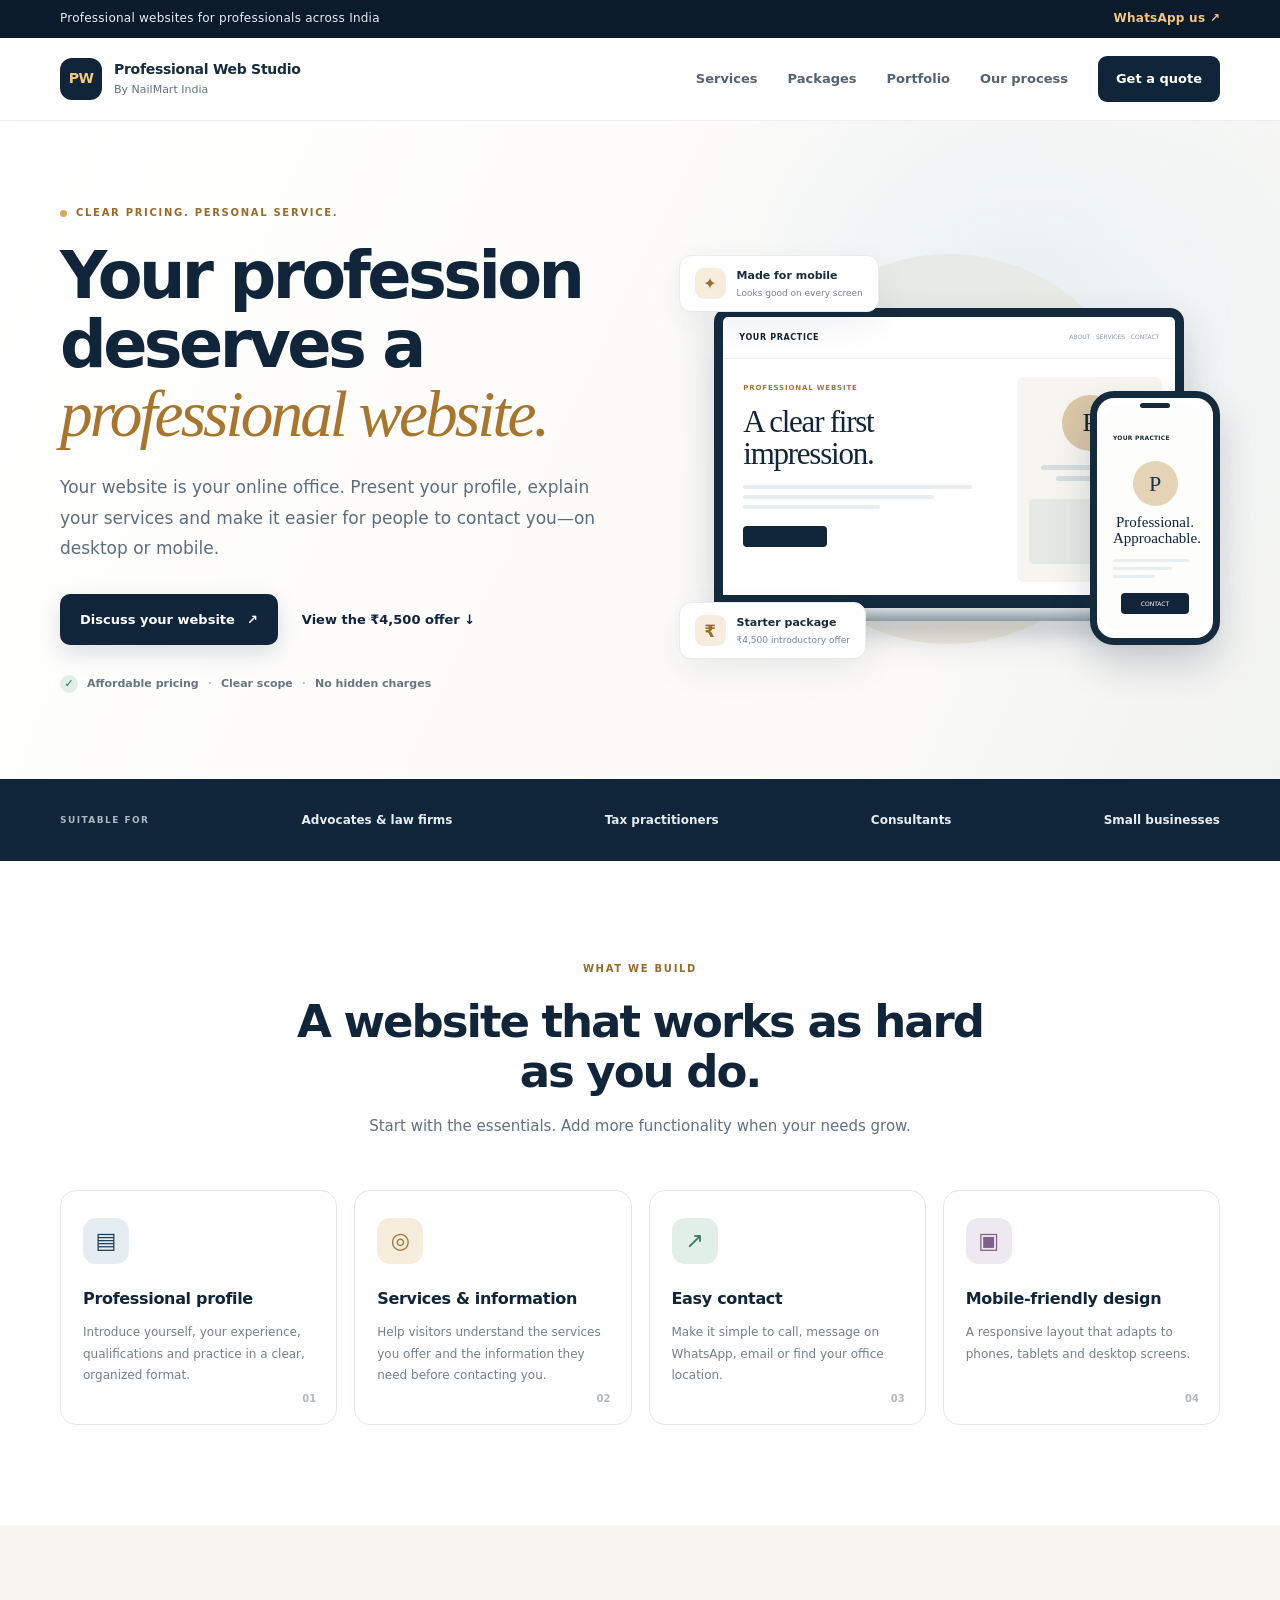
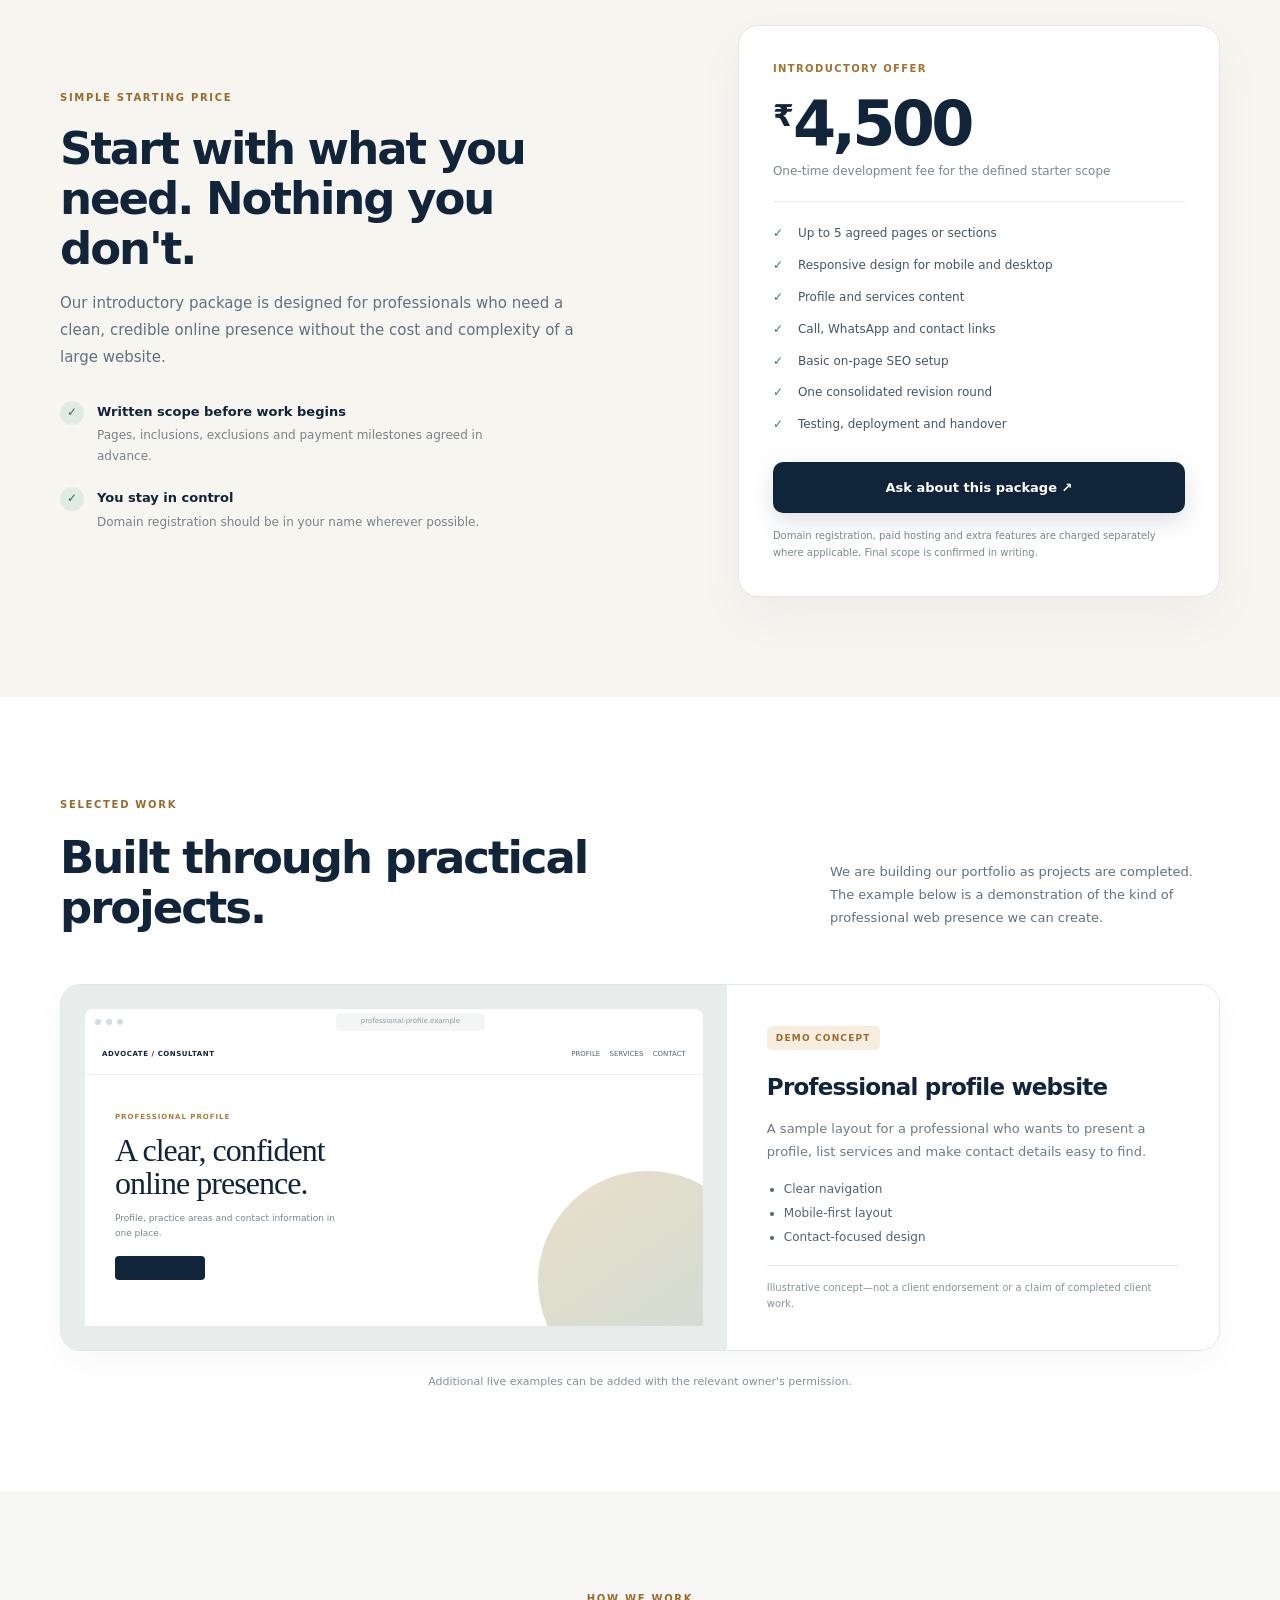
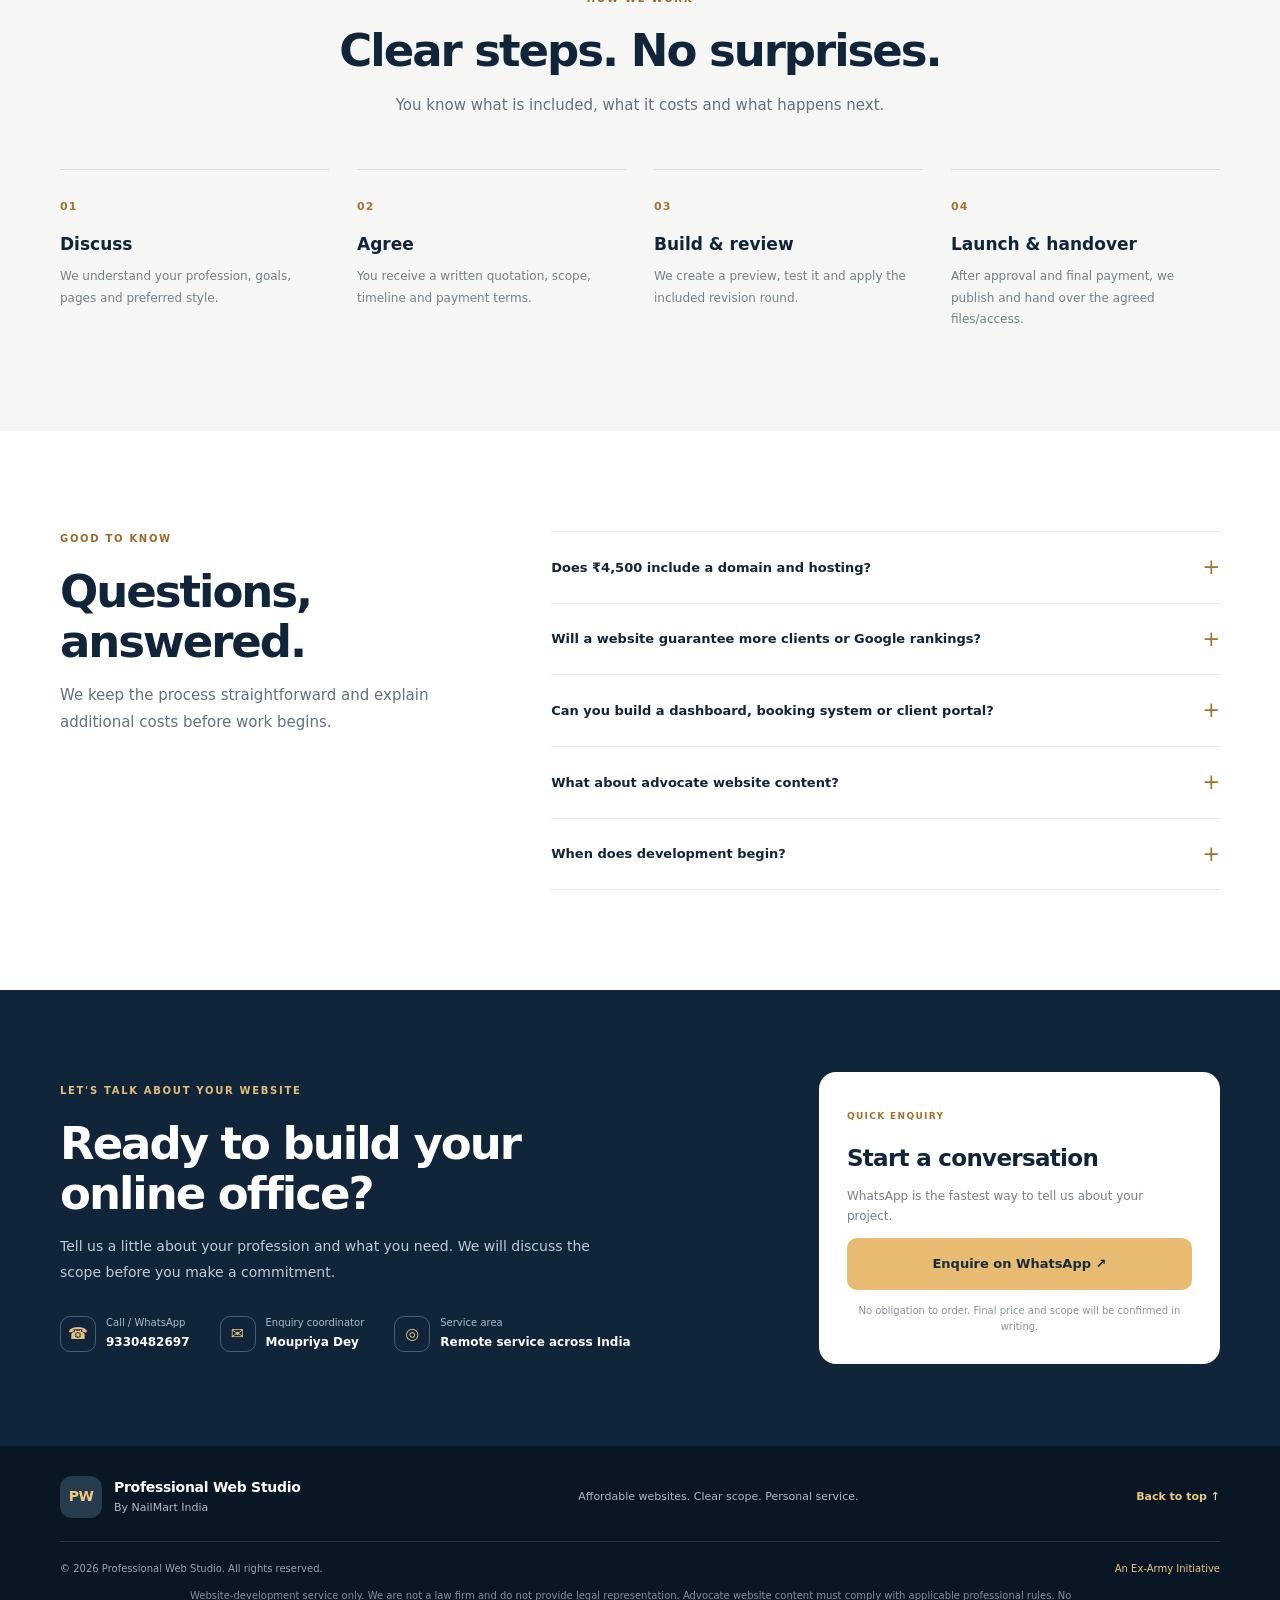
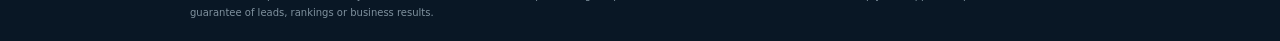
==== index.html @ 76be283b "Add files via upload" ====
<!doctype html>
<html lang="en">
<head>
  <meta charset="utf-8">
  <meta name="viewport" content="width=device-width, initial-scale=1">
  <meta name="theme-color" content="#10243a">
  <meta name="description" content="Affordable, mobile-friendly static websites for advocates, tax practitioners, consultants and small businesses. Clear scope, transparent pricing, and personal support.">
  <title>Professional Web Studio | Websites for Professionals</title>
  <link rel="icon" href="assets/favicon.svg" type="image/svg+xml">
  <link rel="stylesheet" href="styles.css">
</head>
<body>
  <a class="skip-link" href="#main">Skip to content</a>
  <div class="topline"><div class="container topline-inner"><span>Professional websites for professionals across India</span><a href="https://wa.me/919330482697?text=Hello%2C%20I%20would%20like%20to%20enquire%20about%20a%20website." target="_blank" rel="noopener">WhatsApp us ↗</a></div></div>
  <header class="site-header">
    <div class="container nav-wrap">
      <a class="brand" href="#home" aria-label="Professional Web Studio home"><span class="brand-mark">PW</span><span><strong>Professional Web Studio</strong><small>By NailMart India</small></span></a>
      <button class="menu-toggle" aria-expanded="false" aria-controls="primary-nav" aria-label="Open navigation"><span></span><span></span><span></span></button>
      <nav id="primary-nav" class="primary-nav" aria-label="Main navigation">
        <a href="#services">Services</a><a href="#pricing">Packages</a><a href="#portfolio">Portfolio</a><a href="#process">Our process</a><a class="nav-cta" href="#contact">Get a quote</a>
      </nav>
    </div>
  </header>

  <main id="main">
    <section class="hero section" id="home">
      <div class="container hero-grid">
        <div class="hero-copy">
          <div class="eyebrow"><span class="eyebrow-dot"></span> CLEAR PRICING. PERSONAL SERVICE.</div>
          <h1>Your profession deserves a <em>professional website.</em></h1>
          <p class="hero-lead">Your website is your online office. Present your profile, explain your services and make it easier for people to contact you—on desktop or mobile.</p>
          <div class="hero-actions"><a class="button button-primary" href="https://wa.me/919330482697?text=Hello%2C%20I%20would%20like%20to%20discuss%20a%20professional%20website." target="_blank" rel="noopener">Discuss your website <span aria-hidden="true">↗</span></a><a class="text-link" href="#pricing">View the ₹4,500 offer <span aria-hidden="true">↓</span></a></div>
          <div class="hero-proof"><span class="proof-icon">✓</span><span>Affordable pricing</span><span class="proof-sep">·</span><span>Clear scope</span><span class="proof-sep">·</span><span>No hidden charges</span></div>
        </div>
        <div class="hero-visual" aria-label="Illustration of a professional website displayed on a laptop and phone" role="img">
          <div class="visual-glow"></div><div class="float-card card-top"><span class="mini-icon">✦</span><span><strong>Made for mobile</strong><small>Looks good on every screen</small></span></div>
          <div class="device laptop"><div class="screen"><div class="mock-nav"><span class="mock-logo">YOUR PRACTICE</span><span class="mock-menu">ABOUT&nbsp;&nbsp; SERVICES&nbsp;&nbsp; CONTACT</span></div><div class="mock-body"><div class="mock-tag">PROFESSIONAL WEBSITE</div><div class="mock-title">A clear first<br>impression.</div><div class="mock-lines"><i></i><i></i><i></i></div><div class="mock-button"></div></div><div class="mock-side"><div class="mock-avatar">P</div><div class="mock-line"></div><div class="mock-line short"></div><div class="mock-box"></div></div></div><div class="laptop-base"></div></div>
          <div class="device phone"><div class="phone-speaker"></div><div class="phone-screen"><div class="phone-logo">YOUR PRACTICE</div><div class="phone-circle">P</div><div class="phone-title">Professional.<br>Approachable.</div><div class="phone-lines"><i></i><i></i><i></i></div><div class="phone-cta">CONTACT</div></div></div>
          <div class="float-card card-bottom"><span class="price-symbol">₹</span><span><strong>Starter package</strong><small>₹4,500 introductory offer</small></span></div>
        </div>
      </div>
    </section>

    <section class="trust-strip"><div class="container trust-inner"><span>SUITABLE FOR</span><div>Advocates & law firms</div><div>Tax practitioners</div><div>Consultants</div><div>Small businesses</div></div></section>

    <section class="section section-light" id="services"><div class="container">
      <div class="section-heading"><div class="eyebrow">WHAT WE BUILD</div><h2>A website that works as hard as you do.</h2><p>Start with the essentials. Add more functionality when your needs grow.</p></div>
      <div class="service-grid">
        <article class="service-card"><div class="service-icon icon-navy">▤</div><h3>Professional profile</h3><p>Introduce yourself, your experience, qualifications and practice in a clear, organized format.</p><span class="card-number">01</span></article>
        <article class="service-card"><div class="service-icon icon-gold">◎</div><h3>Services & information</h3><p>Help visitors understand the services you offer and the information they need before contacting you.</p><span class="card-number">02</span></article>
        <article class="service-card"><div class="service-icon icon-green">↗</div><h3>Easy contact</h3><p>Make it simple to call, message on WhatsApp, email or find your office location.</p><span class="card-number">03</span></article>
        <article class="service-card"><div class="service-icon icon-plum">▣</div><h3>Mobile-friendly design</h3><p>A responsive layout that adapts to phones, tablets and desktop screens.</p><span class="card-number">04</span></article>
      </div>
    </div></section>

    <section class="section pricing-section" id="pricing"><div class="container pricing-grid">
      <div class="pricing-copy"><div class="eyebrow">SIMPLE STARTING PRICE</div><h2>Start with what you need. Nothing you don't.</h2><p>Our introductory package is designed for professionals who need a clean, credible online presence without the cost and complexity of a large website.</p><div class="pricing-note"><span class="note-check">✓</span><span><strong>Written scope before work begins</strong><small>Pages, inclusions, exclusions and payment milestones agreed in advance.</small></span></div><div class="pricing-note"><span class="note-check">✓</span><span><strong>You stay in control</strong><small>Domain registration should be in your name wherever possible.</small></span></div></div>
      <article class="price-card"><div class="price-label">INTRODUCTORY OFFER</div><div class="price-amount"><span>₹</span>4,500</div><p class="price-caption">One-time development fee for the defined starter scope</p><div class="price-rule"></div><ul class="feature-list"><li>Up to 5 agreed pages or sections</li><li>Responsive design for mobile and desktop</li><li>Profile and services content</li><li>Call, WhatsApp and contact links</li><li>Basic on-page SEO setup</li><li>One consolidated revision round</li><li>Testing, deployment and handover</li></ul><a class="button button-primary button-full" href="https://wa.me/919330482697?text=Hello%2C%20please%20share%20details%20of%20the%20%E2%82%B94%2C500%20website%20starter%20package." target="_blank" rel="noopener">Ask about this package ↗</a><p class="price-footnote">Domain registration, paid hosting and extra features are charged separately where applicable. Final scope is confirmed in writing.</p></article>
    </div></section>

    <section class="section section-light" id="portfolio"><div class="container">
      <div class="section-heading heading-row"><div><div class="eyebrow">SELECTED WORK</div><h2>Built through practical projects.</h2></div><p>We are building our portfolio as projects are completed. The example below is a demonstration of the kind of professional web presence we can create.</p></div>
      <article class="portfolio-card"><div class="portfolio-preview"><div class="browser-bar"><span></span><span></span><span></span><div>professional-profile.example</div></div><div class="preview-page"><div class="preview-header"><b>ADVOCATE / CONSULTANT</b><span>PROFILE　 SERVICES　 CONTACT</span></div><div class="preview-content"><div class="preview-kicker">PROFESSIONAL PROFILE</div><h3>A clear, confident<br>online presence.</h3><p>Profile, practice areas and contact information in one place.</p><div class="preview-btn"></div></div><div class="preview-orb"></div></div></div><div class="portfolio-info"><span class="portfolio-tag">DEMO CONCEPT</span><h3>Professional profile website</h3><p>A sample layout for a professional who wants to present a profile, list services and make contact details easy to find.</p><ul class="portfolio-points"><li>Clear navigation</li><li>Mobile-first layout</li><li>Contact-focused design</li></ul><span class="portfolio-disclaimer">Illustrative concept—not a client endorsement or a claim of completed client work.</span></div></article>
      <p class="portfolio-note">Additional live examples can be added with the relevant owner's permission.</p>
    </div></section>

    <section class="section process-section" id="process"><div class="container"><div class="section-heading"><div class="eyebrow">HOW WE WORK</div><h2>Clear steps. No surprises.</h2><p>You know what is included, what it costs and what happens next.</p></div><div class="process-grid"><article><span class="process-no">01</span><h3>Discuss</h3><p>We understand your profession, goals, pages and preferred style.</p></article><article><span class="process-no">02</span><h3>Agree</h3><p>You receive a written quotation, scope, timeline and payment terms.</p></article><article><span class="process-no">03</span><h3>Build & review</h3><p>We create a preview, test it and apply the included revision round.</p></article><article><span class="process-no">04</span><h3>Launch & handover</h3><p>After approval and final payment, we publish and hand over the agreed files/access.</p></article></div></div></section>

    <section class="section faq-section"><div class="container faq-grid"><div><div class="eyebrow">GOOD TO KNOW</div><h2>Questions, answered.</h2><p>We keep the process straightforward and explain additional costs before work begins.</p></div><div class="faq-list"><details><summary>Does ₹4,500 include a domain and hosting?</summary><p>No. Domain registration, renewal and paid hosting are separate where required. We will explain the options and costs before you commit.</p></details><details><summary>Will a website guarantee more clients or Google rankings?</summary><p>No. A website can make your information easier to find and contact, but enquiries, revenue and search rankings cannot be guaranteed.</p></details><details><summary>Can you build a dashboard, booking system or client portal?</summary><p>These features are outside the starter package. We can review the requirements and provide a separate quotation if feasible.</p></details><details><summary>What about advocate website content?</summary><p>The advocate must approve the content, and it must comply with applicable professional conduct rules. We do not promise or promote legal outcomes.</p></details><details><summary>When does development begin?</summary><p>After the written scope is approved, the agreement is accepted, the advance is received and the required content is supplied. A typical starter project is estimated at 7–10 working days from that point, subject to client response and scope.</p></details></div></div></section>

    <section class="contact-section" id="contact"><div class="container contact-grid"><div><div class="eyebrow eyebrow-light">LET'S TALK ABOUT YOUR WEBSITE</div><h2>Ready to build your online office?</h2><p>Tell us a little about your profession and what you need. We will discuss the scope before you make a commitment.</p><div class="contact-details"><div><span class="contact-icon">☎</span><span><small>Call / WhatsApp</small><strong>9330482697</strong></span></div><div><span class="contact-icon">✉</span><span><small>Enquiry coordinator</small><strong>Moupriya Dey</strong></span></div><div><span class="contact-icon">◎</span><span><small>Service area</small><strong>Remote service across India</strong></span></div></div></div><div class="contact-panel"><span class="panel-label">QUICK ENQUIRY</span><h3>Start a conversation</h3><p>WhatsApp is the fastest way to tell us about your project.</p><a class="button button-light button-full" href="https://wa.me/919330482697?text=Hello%20Moupriya%2C%20I%20am%20interested%20in%20a%20professional%20website.%0AProfession%3A%20%0ACity%3A%20%0ARequired%20pages%3A%20%0ATimeline%3A%20" target="_blank" rel="noopener">Enquire on WhatsApp ↗</a><small class="panel-small">No obligation to order. Final price and scope will be confirmed in writing.</small></div></div></section>
  </main>

  <footer class="site-footer"><div class="container footer-main"><a class="brand brand-footer" href="#home"><span class="brand-mark">PW</span><span><strong>Professional Web Studio</strong><small>By NailMart India</small></span></a><p>Affordable websites. Clear scope. Personal service.</p><a href="#home" class="back-top">Back to top ↑</a></div><div class="container footer-bottom"><span>© <span id="year">2026</span> Professional Web Studio. All rights reserved.</span><span class="initiative">An Ex-Army Initiative</span></div><div class="container legal-note">Website-development service only. We are not a law firm and do not provide legal representation. Advocate website content must comply with applicable professional rules. No guarantee of leads, rankings or business results.</div></footer>
  <script src="script.js"></script>
</body>
</html>
---- styles.css ----
:root{--navy:#10243a;--navy2:#183852;--ink:#172b3c;--muted:#607180;--cream:#f7f5f0;--white:#fff;--gold:#d6a85c;--line:#e2e7e9;--green:#3c7768;--shadow:0 24px 70px rgba(13,36,56,.12);--radius:22px}*{box-sizing:border-box}html{scroll-behavior:smooth;scroll-padding-top:90px}body{margin:0;color:var(--ink);font-family:Inter,ui-sans-serif,system-ui,-apple-system,BlinkMacSystemFont,"Segoe UI",sans-serif;line-height:1.65;background:#fff}a{color:inherit;text-decoration:none}button,a{-webkit-tap-highlight-color:transparent}a:focus-visible,button:focus-visible,summary:focus-visible{outline:3px solid #d6a85c;outline-offset:4px}.container{width:min(1160px,calc(100% - 44px));margin-inline:auto}.skip-link{position:absolute;left:-999px;top:0;background:white;padding:10px;z-index:100}.skip-link:focus{left:10px;top:10px}.topline{background:#0b1b2c;color:#e7edf1;font-size:12px;letter-spacing:.02em}.topline-inner{min-height:38px;display:flex;align-items:center;justify-content:space-between;gap:18px}.topline a{color:#f0c77f;font-weight:700}.site-header{position:sticky;top:0;z-index:20;background:rgba(255,255,255,.94);backdrop-filter:blur(16px);border-bottom:1px solid rgba(16,36,58,.08)}.nav-wrap{height:82px;display:flex;align-items:center;justify-content:space-between;gap:28px}.brand{display:flex;align-items:center;gap:12px;min-width:0}.brand-mark{width:42px;height:42px;border-radius:12px;background:var(--navy);color:#f3ca80;display:grid;place-items:center;font-size:14px;font-weight:900;letter-spacing:-.05em}.brand strong,.brand small{display:block;line-height:1.25}.brand strong{font-size:14px;letter-spacing:-.02em}.brand small{font-size:11px;color:var(--muted);margin-top:4px}.primary-nav{display:flex;align-items:center;gap:30px;font-size:13px;font-weight:650}.primary-nav>a:not(.nav-cta){color:#536373}.primary-nav>a:hover{color:#b27d2c}.nav-cta{background:var(--navy);color:white;padding:12px 18px;border-radius:9px}.menu-toggle{display:none;border:0;background:transparent;padding:10px}.menu-toggle span{display:block;width:24px;height:2px;background:var(--navy);margin:5px}.section{padding:100px 0}.hero{padding:84px 0 86px;background:radial-gradient(circle at 80% 30%,#e9f0f2 0,transparent 32%),linear-gradient(115deg,#fff 0%,#fbfaf7 70%,#f1f3f1 100%);overflow:hidden}.hero-grid{display:grid;grid-template-columns:1.02fr .98fr;align-items:center;gap:55px}.eyebrow{font-size:10px;font-weight:850;letter-spacing:.17em;color:#9a6a28;display:flex;align-items:center;gap:9px;margin-bottom:19px}.eyebrow-dot{width:7px;height:7px;border-radius:50%;background:var(--gold)}h1,h2,h3,p{margin-top:0}h1{font-size:clamp(42px,5.1vw,67px);line-height:1.06;letter-spacing:-.055em;color:var(--navy);max-width:620px;margin-bottom:23px}h1 em{font-family:Georgia,"Times New Roman",serif;font-weight:500;color:#a9752c;letter-spacing:-.045em}.hero-lead{font-size:17px;line-height:1.8;color:#5c6d79;max-width:540px;margin-bottom:30px}.hero-actions{display:flex;align-items:center;gap:24px;flex-wrap:wrap}.button{display:inline-flex;align-items:center;justify-content:center;gap:12px;border-radius:10px;padding:15px 20px;font-size:13px;font-weight:800;transition:transform .2s,background .2s;min-height:50px}.button:hover{transform:translateY(-2px)}.button-primary{background:var(--navy);color:white;box-shadow:0 8px 22px rgba(16,36,58,.15)}.button-primary:hover{background:#214765}.text-link{font-size:13px;font-weight:800;color:var(--navy)}.hero-proof{display:flex;align-items:center;gap:9px;flex-wrap:wrap;margin-top:30px;color:#657581;font-size:11px;font-weight:650}.proof-icon{display:grid;place-items:center;width:18px;height:18px;border-radius:50%;background:#e0eee7;color:#2b7056;font-weight:900}.proof-sep{color:#b7c0c5}.hero-visual{min-height:420px;position:relative;display:grid;place-items:center}.visual-glow{position:absolute;width:390px;height:390px;border-radius:50%;background:linear-gradient(140deg,#e1e9e8,#f2e8d6);opacity:.8}.device.laptop{position:relative;width:min(470px,100%);z-index:2;margin-top:30px}.screen{height:300px;border:9px solid #142b3e;border-bottom-width:13px;border-radius:14px 14px 6px 6px;background:#fff;box-shadow:0 20px 42px rgba(16,36,58,.19);overflow:hidden;display:grid;grid-template-columns:1.3fr .7fr}.laptop-base{height:13px;width:112%;margin-left:-6%;background:linear-gradient(#d5dce0,#8c9aa3);border-radius:0 0 18px 18px;box-shadow:0 13px 18px #10243a22}.mock-nav{grid-column:1/-1;height:42px;border-bottom:1px solid #edf0f2;display:flex;align-items:center;justify-content:space-between;padding:0 16px}.mock-logo{font-size:8px;font-weight:900;color:var(--navy);letter-spacing:.08em}.mock-menu{font-size:6px;color:#8a959d}.mock-body{padding:24px 20px}.mock-tag{font-size:7px;letter-spacing:.12em;color:#a77631;font-weight:900}.mock-title{font-family:Georgia,serif;font-size:31px;line-height:1.02;letter-spacing:-.04em;color:var(--navy);margin-top:12px}.mock-lines{display:grid;gap:6px;margin-top:16px}.mock-lines i,.phone-lines i{display:block;height:4px;width:90%;background:#e8edef;border-radius:8px}.mock-lines i:nth-child(2){width:75%}.mock-lines i:nth-child(3){width:54%}.mock-button{width:84px;height:21px;border-radius:4px;background:var(--navy);margin-top:17px}.mock-side{background:#f6f5f0;margin:18px 13px 18px 0;border-radius:7px;display:flex;flex-direction:column;align-items:center;padding:18px 12px}.mock-avatar{height:56px;width:56px;border-radius:50%;background:#d9c7a7;color:var(--navy);display:grid;place-items:center;font:26px Georgia,serif}.mock-line{height:5px;background:#d6dedf;border-radius:8px;width:80%;margin-top:14px}.mock-line.short{width:55%;margin-top:6px}.mock-box{height:65px;width:100%;border-radius:5px;background:#e5e9e6;margin-top:18px}.device.phone{position:absolute;z-index:3;right:0;bottom:14px;width:130px;height:254px;border:7px solid #142b3e;border-radius:24px;background:#fff;box-shadow:0 20px 38px #10243a2e;padding:7px}.phone-speaker{position:absolute;top:5px;left:43px;width:30px;height:5px;background:#142b3e;border-radius:8px}.phone-screen{background:#fdfdfb;border-radius:15px;height:100%;padding:28px 9px 10px;overflow:hidden}.phone-logo{font-size:6px;font-weight:900;letter-spacing:.04em}.phone-circle{margin:18px auto 9px;width:45px;height:45px;border-radius:50%;background:#e4d4b5;color:#17344a;display:grid;place-items:center;font:22px Georgia,serif}.phone-title{text-align:center;font:15px/1.05 Georgia,serif;color:var(--navy)}.phone-lines{display:grid;gap:5px;margin-top:12px}.phone-lines i{height:3px;width:90%}.phone-lines i:nth-child(2){width:70%}.phone-lines i:nth-child(3){width:50%}.phone-cta{margin:15px auto 0;background:var(--navy);color:white;border-radius:4px;text-align:center;font-size:6px;padding:6px;width:68px}.float-card{position:absolute;z-index:4;background:white;border:1px solid #e7ebec;border-radius:12px;padding:12px 15px;display:flex;align-items:center;gap:11px;box-shadow:0 12px 35px #10243a12}.float-card strong,.float-card small{display:block;line-height:1.4}.float-card strong{font-size:11px}.float-card small{font-size:9px;color:#77848c;margin-top:3px}.card-top{top:16px;left:0}.card-bottom{bottom:0;left:0}.mini-icon,.price-symbol{width:31px;height:31px;border-radius:9px;display:grid;place-items:center;background:#f6eddd;color:#986d2e;font-weight:900}.price-symbol{font-size:17px}.trust-strip{background:var(--navy);color:white}.trust-inner{min-height:82px;display:flex;align-items:center;justify-content:space-between;gap:24px;flex-wrap:wrap}.trust-inner>span{font-size:9px;letter-spacing:.16em;color:#aab9c4;font-weight:850}.trust-inner>div{font-size:12px;font-weight:650;color:#e6edf1}.section-light{background:#fff}.section-heading{text-align:center;max-width:690px;margin:0 auto 50px}.section-heading .eyebrow{justify-content:center}.section-heading h2,.pricing-copy h2,.faq-grid h2,.contact-grid h2{font-size:clamp(32px,3.7vw,45px);line-height:1.12;letter-spacing:-.045em;color:var(--navy);margin-bottom:15px}.section-heading p,.pricing-copy>p,.faq-grid>div>p{color:var(--muted);font-size:15px;line-height:1.8}.service-grid{display:grid;grid-template-columns:repeat(4,1fr);gap:17px}.service-card{position:relative;border:1px solid var(--line);border-radius:16px;padding:27px 22px 35px;min-height:235px;transition:transform .2s,box-shadow .2s}.service-card:hover{transform:translateY(-4px);box-shadow:var(--shadow)}.service-icon{width:46px;height:46px;border-radius:13px;display:grid;place-items:center;font-size:22px;margin-bottom:22px}.icon-navy{background:#e6edf2;color:#193a54}.icon-gold{background:#f6eddd;color:#a57530}.icon-green{background:#e2eee8;color:#3d7867}.icon-plum{background:#eee8f0;color:#806187}.service-card h3{font-size:16px;letter-spacing:-.02em;margin-bottom:10px;color:var(--navy)}.service-card p{font-size:12px;line-height:1.8;color:#71808a;margin-bottom:0}.card-number{position:absolute;right:20px;bottom:16px;font-size:10px;color:#aeb8be;font-weight:800}.pricing-section{background:var(--cream)}.pricing-grid{display:grid;grid-template-columns:1fr .82fr;align-items:center;gap:90px}.pricing-copy .eyebrow{margin-bottom:17px}.pricing-copy h2{max-width:500px}.pricing-copy>p{max-width:520px;margin-bottom:30px}.pricing-note{display:flex;gap:13px;margin-top:21px;max-width:480px}.note-check{width:24px;height:24px;flex:none;border-radius:50%;background:#e0ebe4;color:#327057;display:grid;place-items:center;font-weight:900;font-size:12px}.pricing-note strong,.pricing-note small{display:block}.pricing-note strong{font-size:13px;color:var(--navy)}.pricing-note small{font-size:12px;line-height:1.7;color:#77838b;margin-top:3px}.price-card{background:#fff;border:1px solid #e3e4df;border-radius:20px;padding:35px 34px;box-shadow:0 20px 50px #162b3a0b}.price-label{font-size:10px;letter-spacing:.14em;font-weight:900;color:#a3722b}.price-amount{font-size:62px;line-height:1.2;font-weight:850;letter-spacing:-.06em;color:var(--navy);margin-top:10px}.price-amount span{font-size:30px;vertical-align:top;display:inline-block;margin-top:11px;margin-right:3px}.price-caption{font-size:12px;color:#7b878f;margin-bottom:20px}.price-rule{height:1px;background:#e8ebeb}.feature-list{list-style:none;padding:0;margin:22px 0 27px;display:grid;gap:12px}.feature-list li{position:relative;padding-left:25px;font-size:12px;color:#435664}.feature-list li:before{content:'✓';position:absolute;left:0;top:0;color:#377a62;font-weight:900}.button-full{width:100%}.price-footnote{font-size:10px;line-height:1.7;color:#7c878d;margin:14px 0 0}.heading-row{text-align:left;display:flex;align-items:end;justify-content:space-between;gap:50px;max-width:none}.heading-row .eyebrow{justify-content:flex-start}.heading-row h2{margin-bottom:0}.heading-row>p{max-width:390px;margin-bottom:4px;font-size:13px}.portfolio-card{display:grid;grid-template-columns:1.15fr .85fr;border:1px solid var(--line);border-radius:20px;overflow:hidden;background:#fff;box-shadow:0 12px 36px #10243a08}.portfolio-preview{padding:24px;background:#e8eceb;min-height:330px;display:flex;flex-direction:column}.browser-bar{height:27px;background:#fff;border-radius:8px 8px 0 0;display:flex;align-items:center;gap:5px;padding:0 10px}.browser-bar>span{width:6px;height:6px;background:#d5dcdf;border-radius:50%}.browser-bar>div{margin:auto;font-size:7px;color:#8d999e;background:#f4f6f6;border-radius:5px;padding:3px 25px}.preview-page{background:#fff;flex:1;position:relative;overflow:hidden}.preview-header{height:39px;border-bottom:1px solid #edf0f0;padding:0 17px;display:flex;align-items:center;justify-content:space-between;font-size:7px;color:#536573}.preview-header b{color:var(--navy);letter-spacing:.08em}.preview-content{position:relative;z-index:2;padding:37px 30px}.preview-kicker{font-size:7px;font-weight:900;letter-spacing:.14em;color:#ad7c35}.preview-content h3{font:32px/1.03 Georgia,serif;letter-spacing:-.03em;color:var(--navy);margin:11px 0}.preview-content p{font-size:9px;color:#78848b;max-width:230px}.preview-btn{width:90px;height:24px;border-radius:4px;background:var(--navy);margin-top:15px}.preview-orb{position:absolute;right:-55px;bottom:-65px;width:220px;height:220px;border-radius:50%;background:linear-gradient(145deg,#e9dfc9,#cddbd7)}.portfolio-info{padding:38px 40px;align-self:center}.portfolio-tag{font-size:9px;letter-spacing:.13em;font-weight:900;color:#9a6b2c;background:#f7eedf;border-radius:5px;padding:7px 9px}.portfolio-info h3{font-size:23px;letter-spacing:-.035em;color:var(--navy);margin:20px 0 10px}.portfolio-info>p{font-size:13px;line-height:1.8;color:#6c7b84}.portfolio-points{padding-left:17px;color:#4e6471;font-size:12px;line-height:2}.portfolio-disclaimer{display:block;font-size:10px;line-height:1.6;color:#89939a;border-top:1px solid var(--line);padding-top:14px;margin-top:16px}.portfolio-note{text-align:center;color:#849098;font-size:11px;margin:22px 0 0}.process-section{background:#f6f7f5}.process-grid{display:grid;grid-template-columns:repeat(4,1fr);gap:28px}.process-grid article{border-top:1px solid #d7dfdf;padding-top:22px}.process-no{font-size:11px;font-weight:900;color:#a57430;letter-spacing:.1em}.process-grid h3{font-size:17px;color:var(--navy);margin:12px 0 8px}.process-grid p{font-size:12px;line-height:1.8;color:#71808a;margin-bottom:0}.faq-section{background:white}.faq-grid{display:grid;grid-template-columns:.75fr 1.25fr;gap:90px}.faq-grid h2{margin-bottom:15px}.faq-list details{border-bottom:1px solid var(--line);padding:18px 0}.faq-list details:first-child{border-top:1px solid var(--line)}.faq-list summary{font-size:13px;font-weight:800;color:var(--navy);cursor:pointer;list-style:none;display:flex;align-items:center;justify-content:space-between;gap:15px}.faq-list summary::-webkit-details-marker{display:none}.faq-list summary:after{content:'+';font-size:21px;font-weight:400;color:#a3732e}.faq-list details[open] summary:after{content:'−'}.faq-list details p{font-size:12px;line-height:1.8;color:#71808a;margin:12px 25px 0 0}.contact-section{background:var(--navy);color:white;padding:82px 0}.contact-grid{display:grid;grid-template-columns:1.15fr .7fr;gap:100px;align-items:center}.eyebrow-light{color:#e4bd78}.contact-grid h2{color:white;max-width:570px}.contact-grid>div:first-child>p{max-width:530px;color:#c0ccd4;font-size:14px;line-height:1.8}.contact-details{display:flex;gap:30px;flex-wrap:wrap;margin-top:30px}.contact-details>div{display:flex;align-items:center;gap:10px}.contact-icon{width:36px;height:36px;border:1px solid #496073;border-radius:10px;display:grid;place-items:center;color:#e5c17f}.contact-details small,.contact-details strong{display:block}.contact-details small{font-size:10px;color:#aebdc7}.contact-details strong{font-size:12px;color:#fff;margin-top:2px}.contact-panel{background:#fff;color:var(--navy);border-radius:17px;padding:29px 28px}.panel-label{font-size:9px;letter-spacing:.15em;font-weight:900;color:#a3722b}.contact-panel h3{font-size:23px;letter-spacing:-.03em;margin:12px 0 8px}.contact-panel p{font-size:12px;line-height:1.7;color:#74818a}.button-light{background:#e7bb72;color:#172b3c}.button-light:hover{background:#f0ca8a}.panel-small{display:block;text-align:center;color:#89939a;font-size:10px;line-height:1.6;margin-top:13px}.site-footer{background:#091725;color:#c0ccd4;padding:30px 0 20px}.footer-main{display:flex;align-items:center;justify-content:space-between;gap:25px;padding-bottom:23px;border-bottom:1px solid #263744}.brand-footer .brand-mark{background:#263b4d}.brand-footer strong{color:#fff}.brand-footer small{color:#aebdc7}.footer-main>p{font-size:11px;color:#aab8c2;margin:0}.back-top{font-size:11px;color:#edc782;font-weight:800}.footer-bottom{display:flex;justify-content:space-between;gap:20px;padding:19px 0 10px;font-size:10px;color:#95a5b0}.initiative{color:#edc782}.legal-note{font-size:10px;line-height:1.7;color:#7f919e;max-width:900px}.no-js{padding:12px;background:#fff3cd;color:#664d03;text-align:center}
@media(max-width:980px){.primary-nav{gap:18px}.hero-grid{gap:25px}.service-grid{grid-template-columns:repeat(2,1fr)}.pricing-grid{gap:45px}.contact-grid{gap:45px}.faq-grid{gap:45px}.hero-visual{transform:scale(.92);transform-origin:center}}
@media(max-width:720px){.container{width:min(100% - 32px,560px)}.topline-inner{min-height:35px;font-size:10px}.topline-inner span{max-width:72%}.nav-wrap{height:70px}.brand-mark{width:38px;height:38px}.brand strong{font-size:12px}.menu-toggle{display:block}.primary-nav{display:none;position:absolute;top:70px;left:0;right:0;background:#fff;padding:18px 22px 22px;border-bottom:1px solid var(--line);box-shadow:0 20px 25px #10243a12;flex-direction:column;align-items:stretch;gap:0}.primary-nav.open{display:flex}.primary-nav>a{padding:13px 4px}.primary-nav .nav-cta{text-align:center;margin-top:8px;padding:12px}.hero{padding:62px 0 45px}.hero-grid{grid-template-columns:1fr;gap:14px}.hero-copy{position:relative;z-index:2}.hero h1{font-size:clamp(42px,11vw,58px)}.hero-lead{font-size:15px}.hero-actions{gap:17px}.hero-proof{font-size:10px}.hero-visual{min-height:330px;transform:none;margin:0 -3px}.visual-glow{width:280px;height:280px}.device.laptop{width:min(380px,90%);margin-top:20px}.screen{height:235px;border-width:7px;border-bottom-width:10px}.mock-body{padding:17px 14px}.mock-title{font-size:25px}.mock-side{padding:12px 8px;margin:14px 9px 14px 0}.mock-avatar{width:44px;height:44px}.mock-box{height:44px}.device.phone{width:100px;height:200px;right:2px;bottom:8px;border-width:5px;border-radius:20px}.phone-screen{padding:23px 7px 8px}.phone-speaker{left:32px;width:25px}.phone-circle{width:34px;height:34px;margin:12px auto 7px}.phone-title{font-size:12px}.phone-lines{margin-top:8px}.phone-cta{margin-top:9px}.float-card{padding:9px 11px}.float-card strong{font-size:10px}.float-card small{font-size:8px}.card-top{top:0;left:0}.card-bottom{bottom:0;left:0}.trust-inner{justify-content:flex-start;padding:22px 0;gap:13px 20px}.trust-inner>span{width:100%}.trust-inner>div{font-size:10px}.section{padding:68px 0}.section-heading{margin-bottom:32px}.section-heading h2,.pricing-copy h2,.faq-grid h2,.contact-grid h2{font-size:34px}.section-heading p{font-size:13px}.service-grid{gap:12px}.service-card{padding:20px 16px 32px;min-height:230px}.service-card h3{font-size:14px}.service-card p{font-size:11px}.service-icon{width:40px;height:40px;margin-bottom:17px}.pricing-grid{grid-template-columns:1fr;gap:30px}.price-card{padding:27px 23px}.price-amount{font-size:56px}.heading-row{display:block}.heading-row>p{margin-top:17px}.portfolio-card{grid-template-columns:1fr}.portfolio-preview{min-height:270px;padding:15px}.preview-content{padding:30px 20px}.preview-content h3{font-size:28px}.portfolio-info{padding:27px 24px}.portfolio-info h3{font-size:21px}.process-grid{grid-template-columns:repeat(2,1fr);gap:28px 20px}.faq-grid{grid-template-columns:1fr;gap:25px}.faq-grid>div>p{font-size:13px}.contact-section{padding:65px 0}.contact-grid{grid-template-columns:1fr;gap:30px}.contact-details{gap:16px 25px}.contact-panel{padding:25px 22px}.footer-main{flex-wrap:wrap;gap:17px}.footer-main>p{order:3;width:100%}.footer-bottom{font-size:9px;flex-wrap:wrap}.legal-note{font-size:9px}}
@media(max-width:380px){.container{width:calc(100% - 26px)}.hero h1{font-size:39px}.hero-actions .button{width:100%}.text-link{margin-left:3px}.service-grid{grid-template-columns:1fr}.service-card{min-height:0}.service-card p{max-width:280px}.process-grid{grid-template-columns:1fr}.contact-details{display:grid}.hero-visual{min-height:285px}.device.laptop{width:85%}.screen{height:210px}.card-bottom{bottom:-4px}}
@media(prefers-reduced-motion:reduce){html{scroll-behavior:auto}*,*:before,*:after{transition:none!important;animation:none!important}}
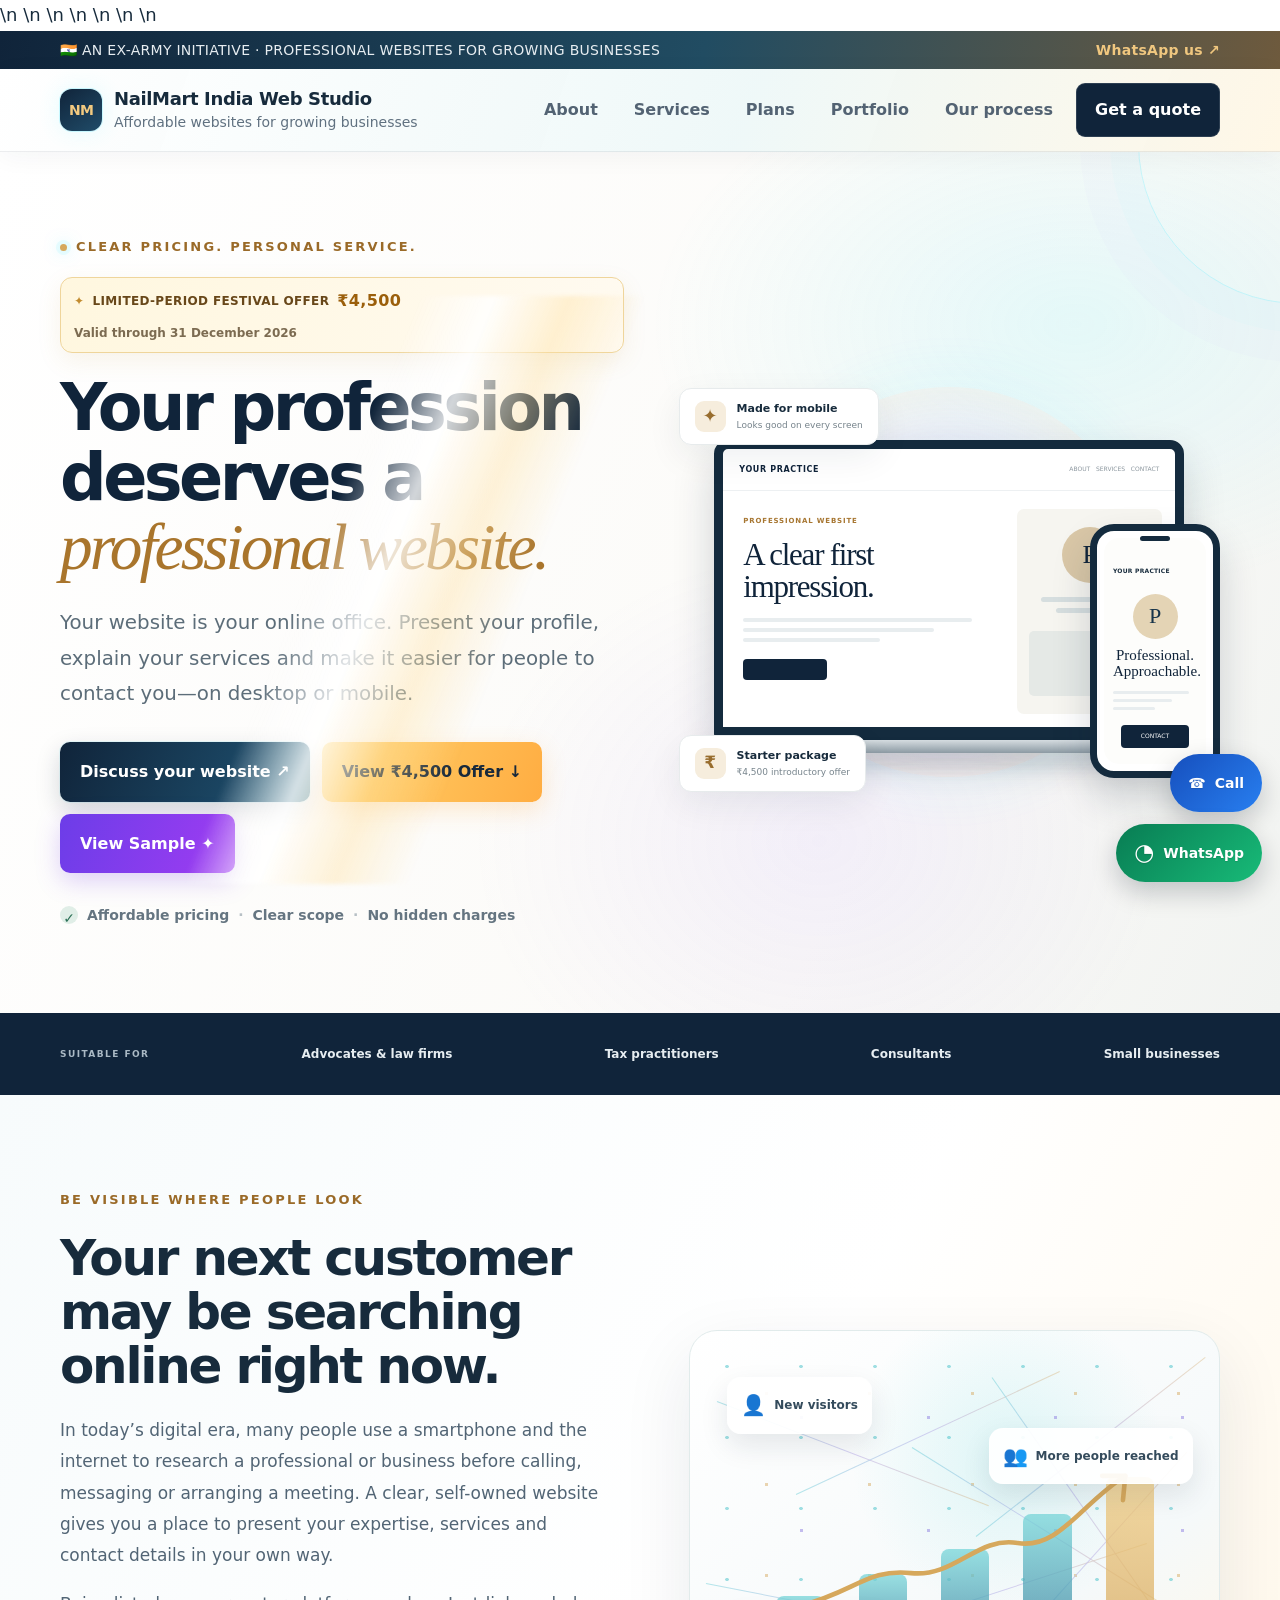
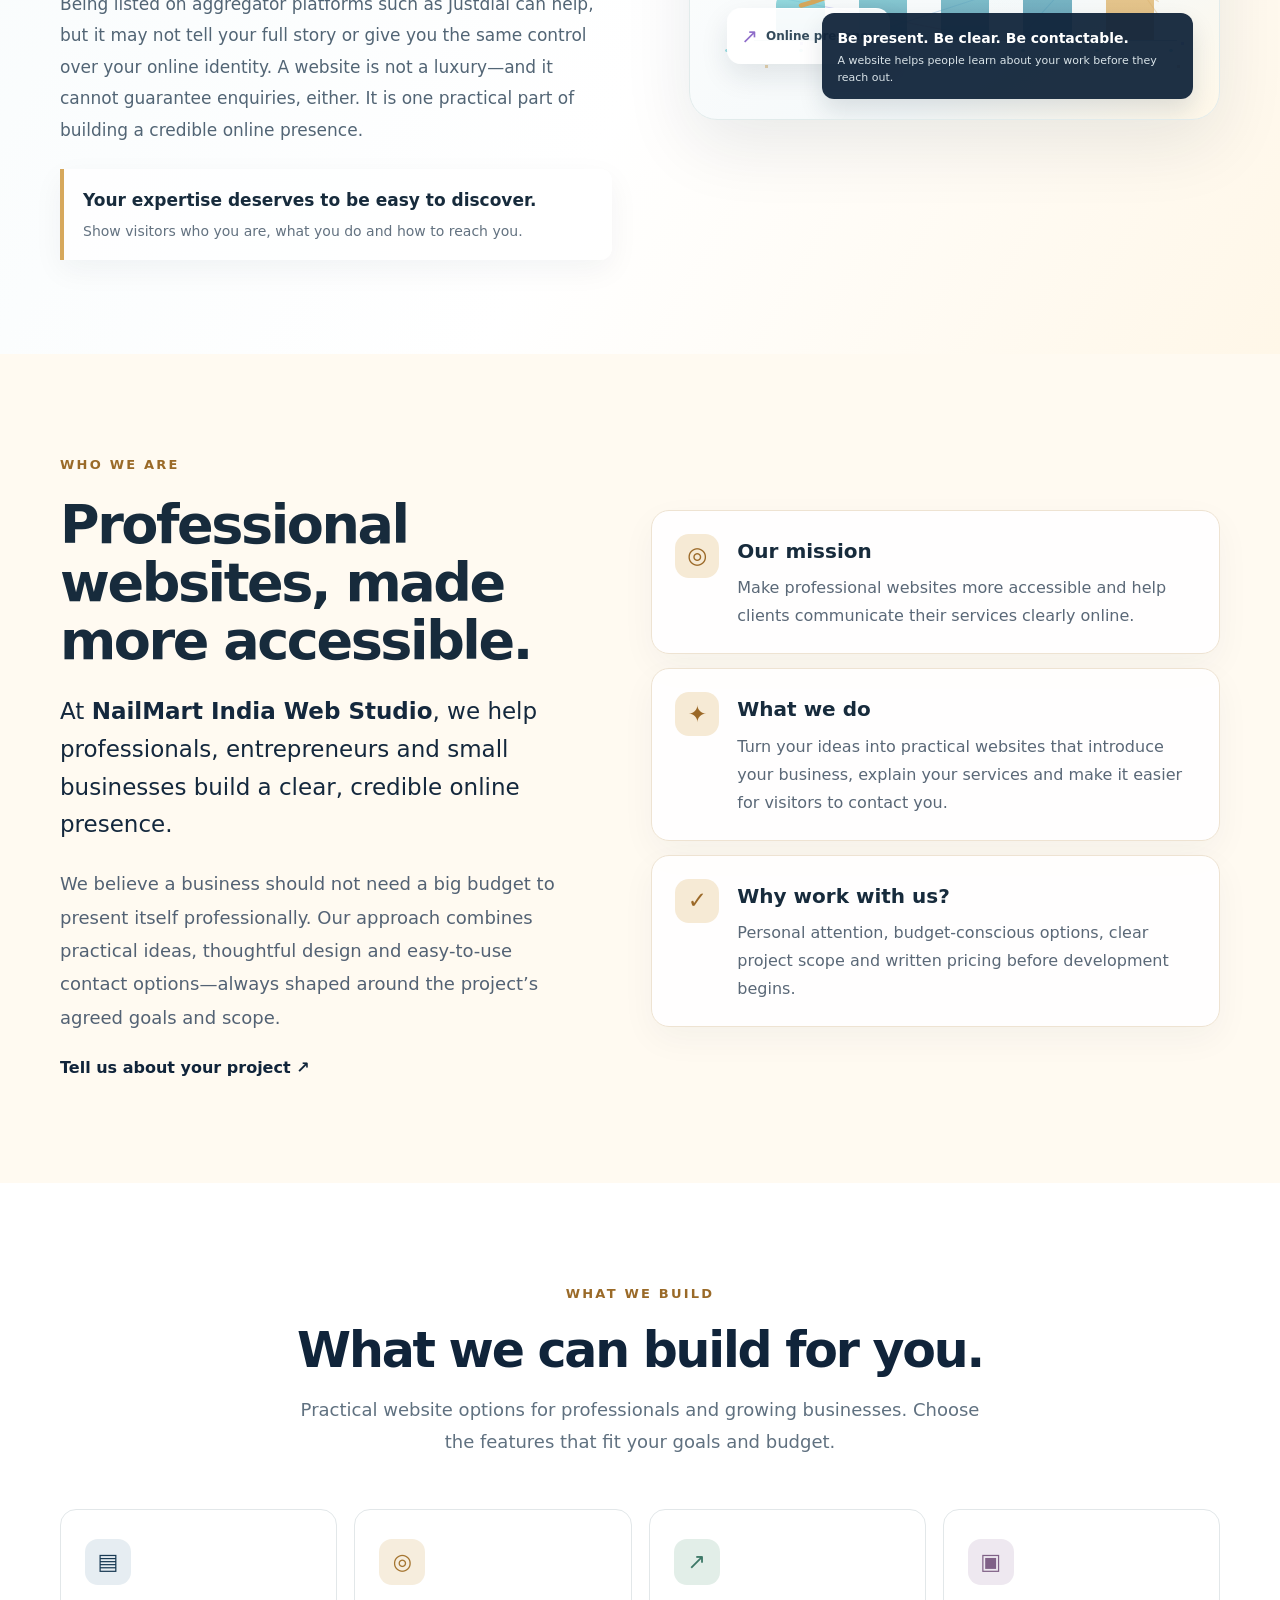
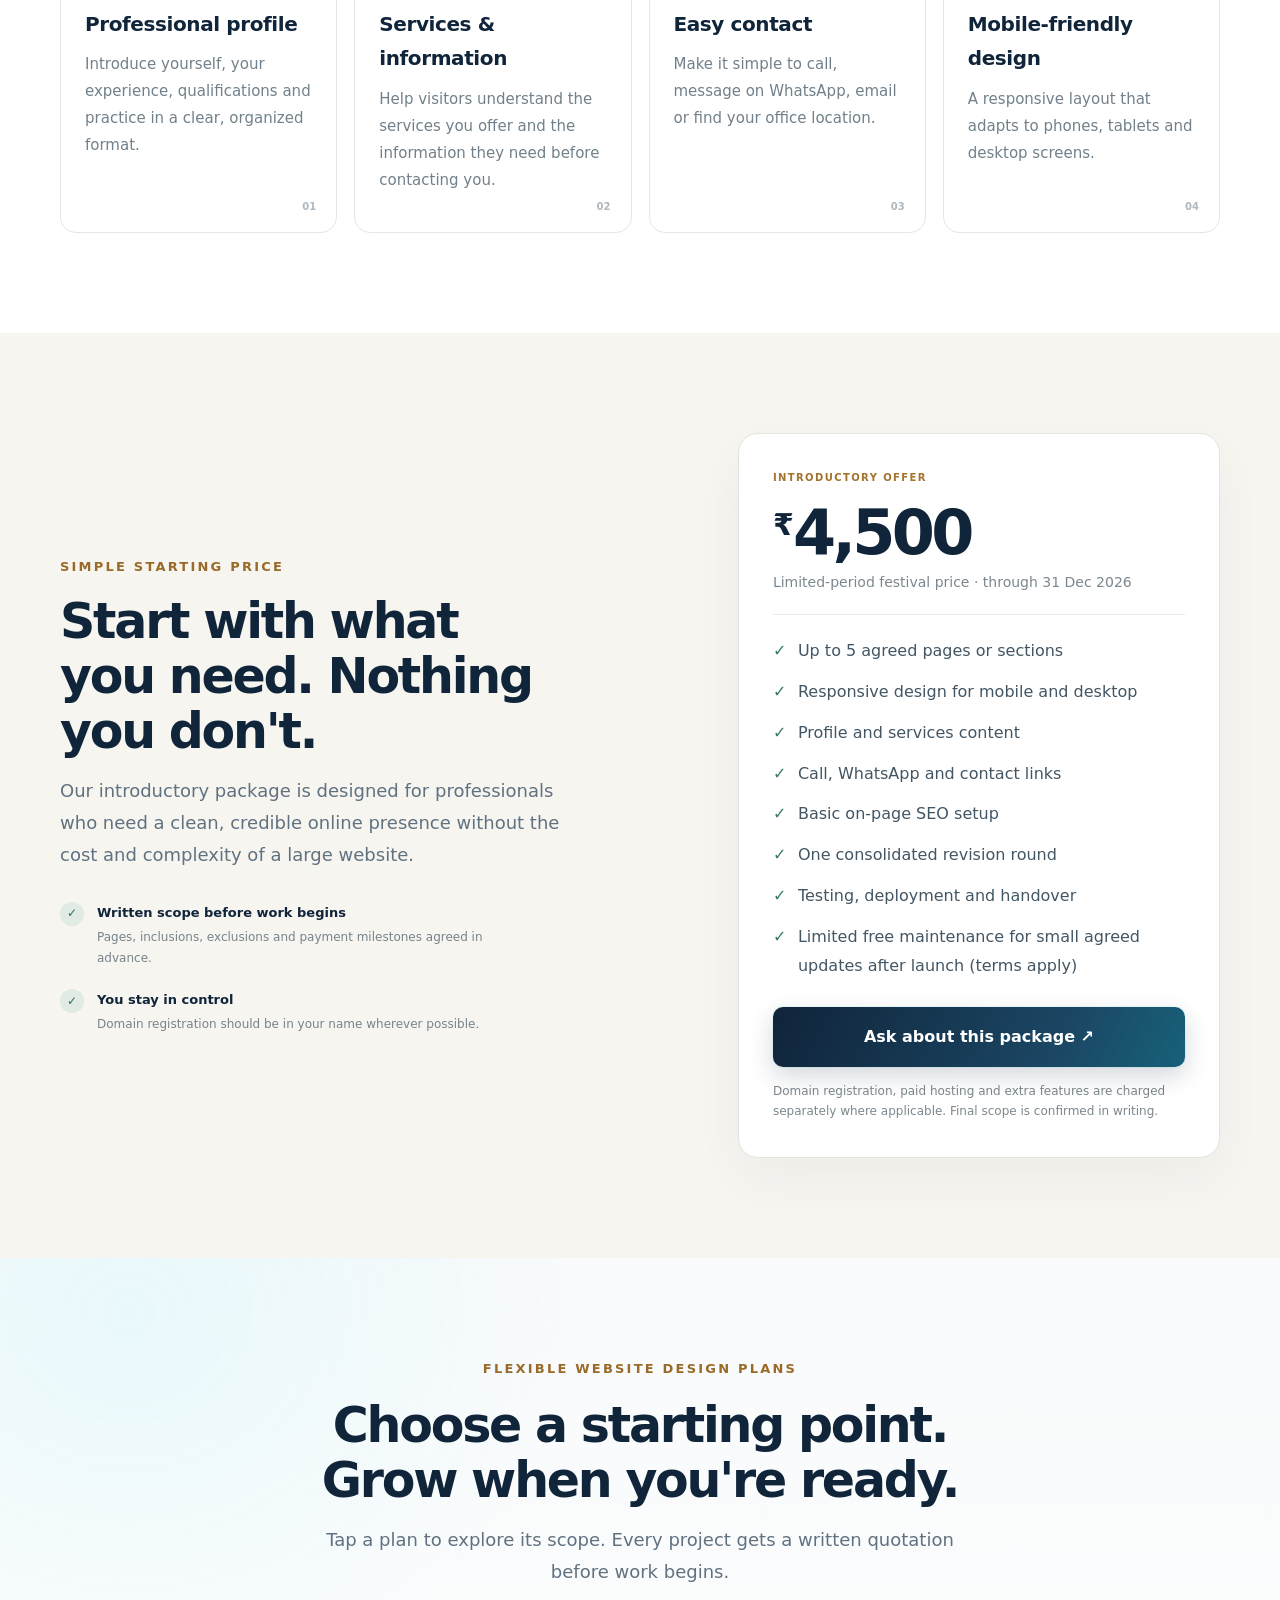
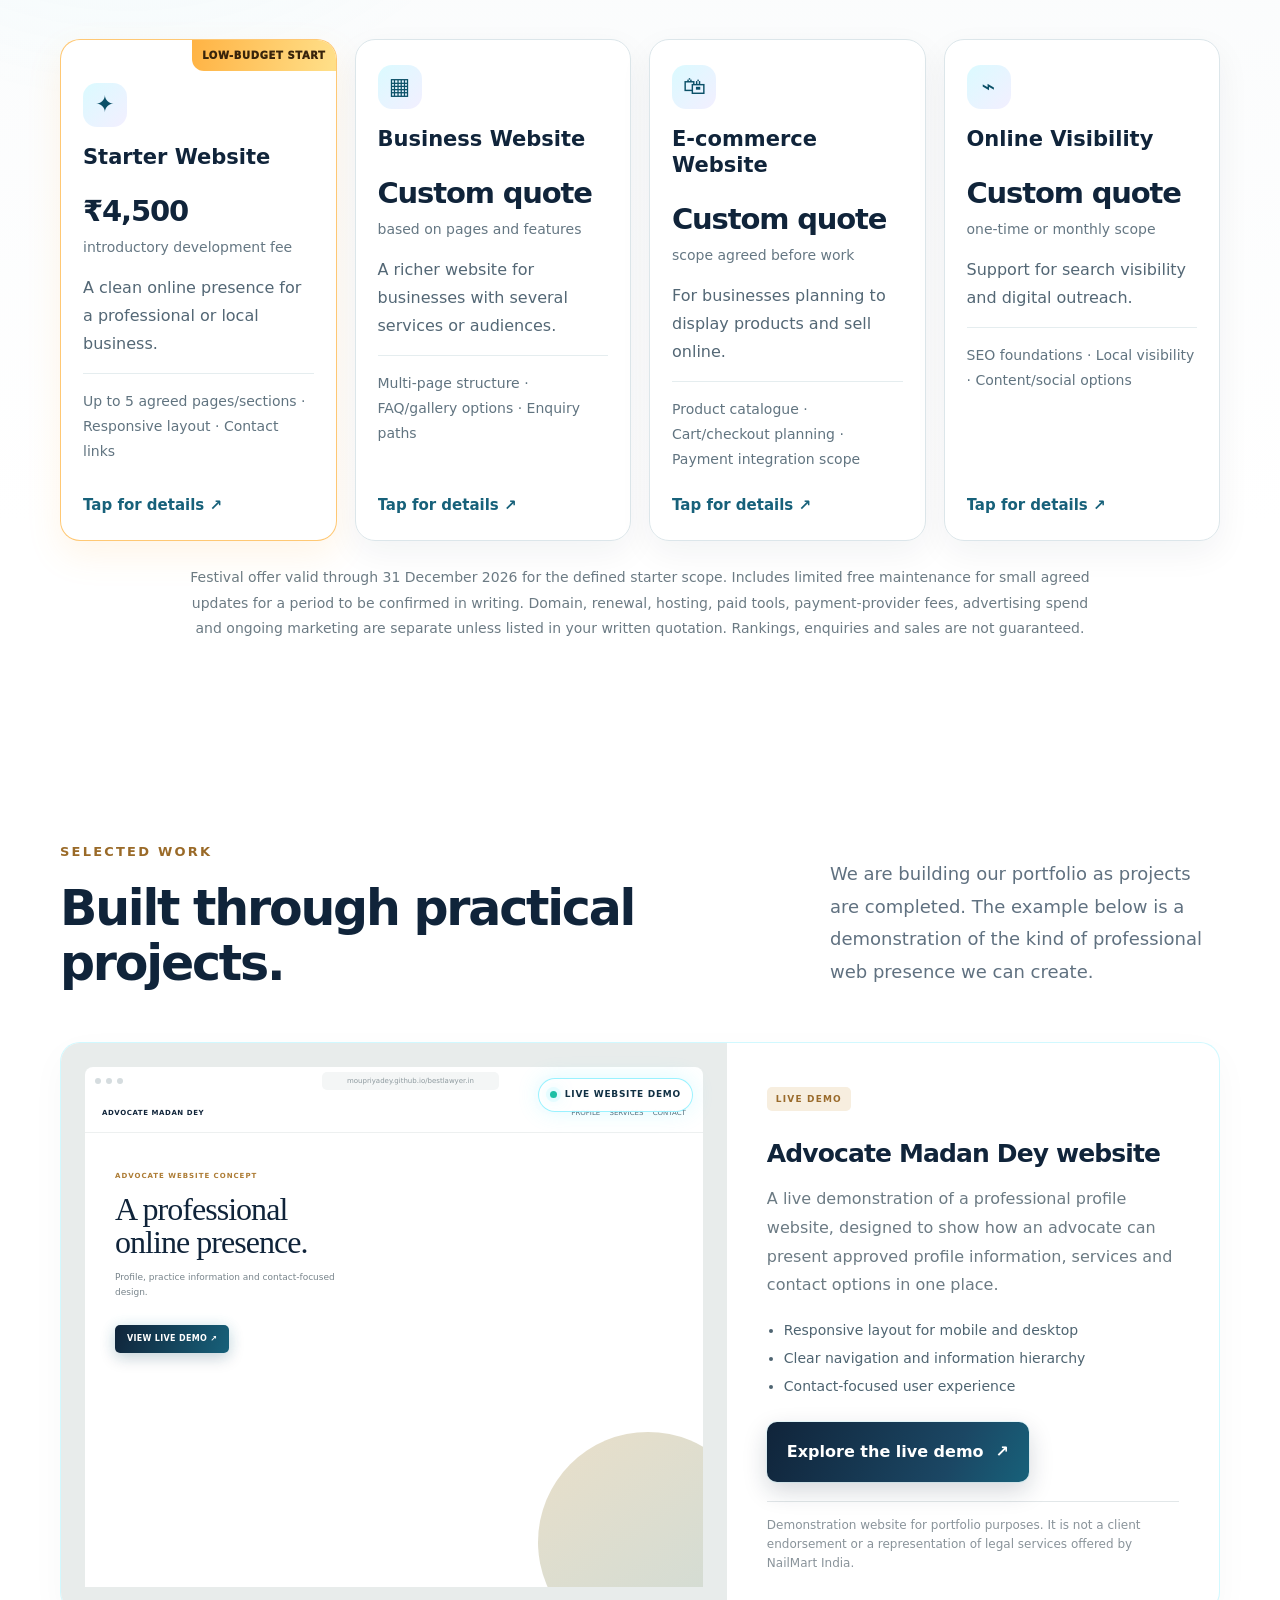
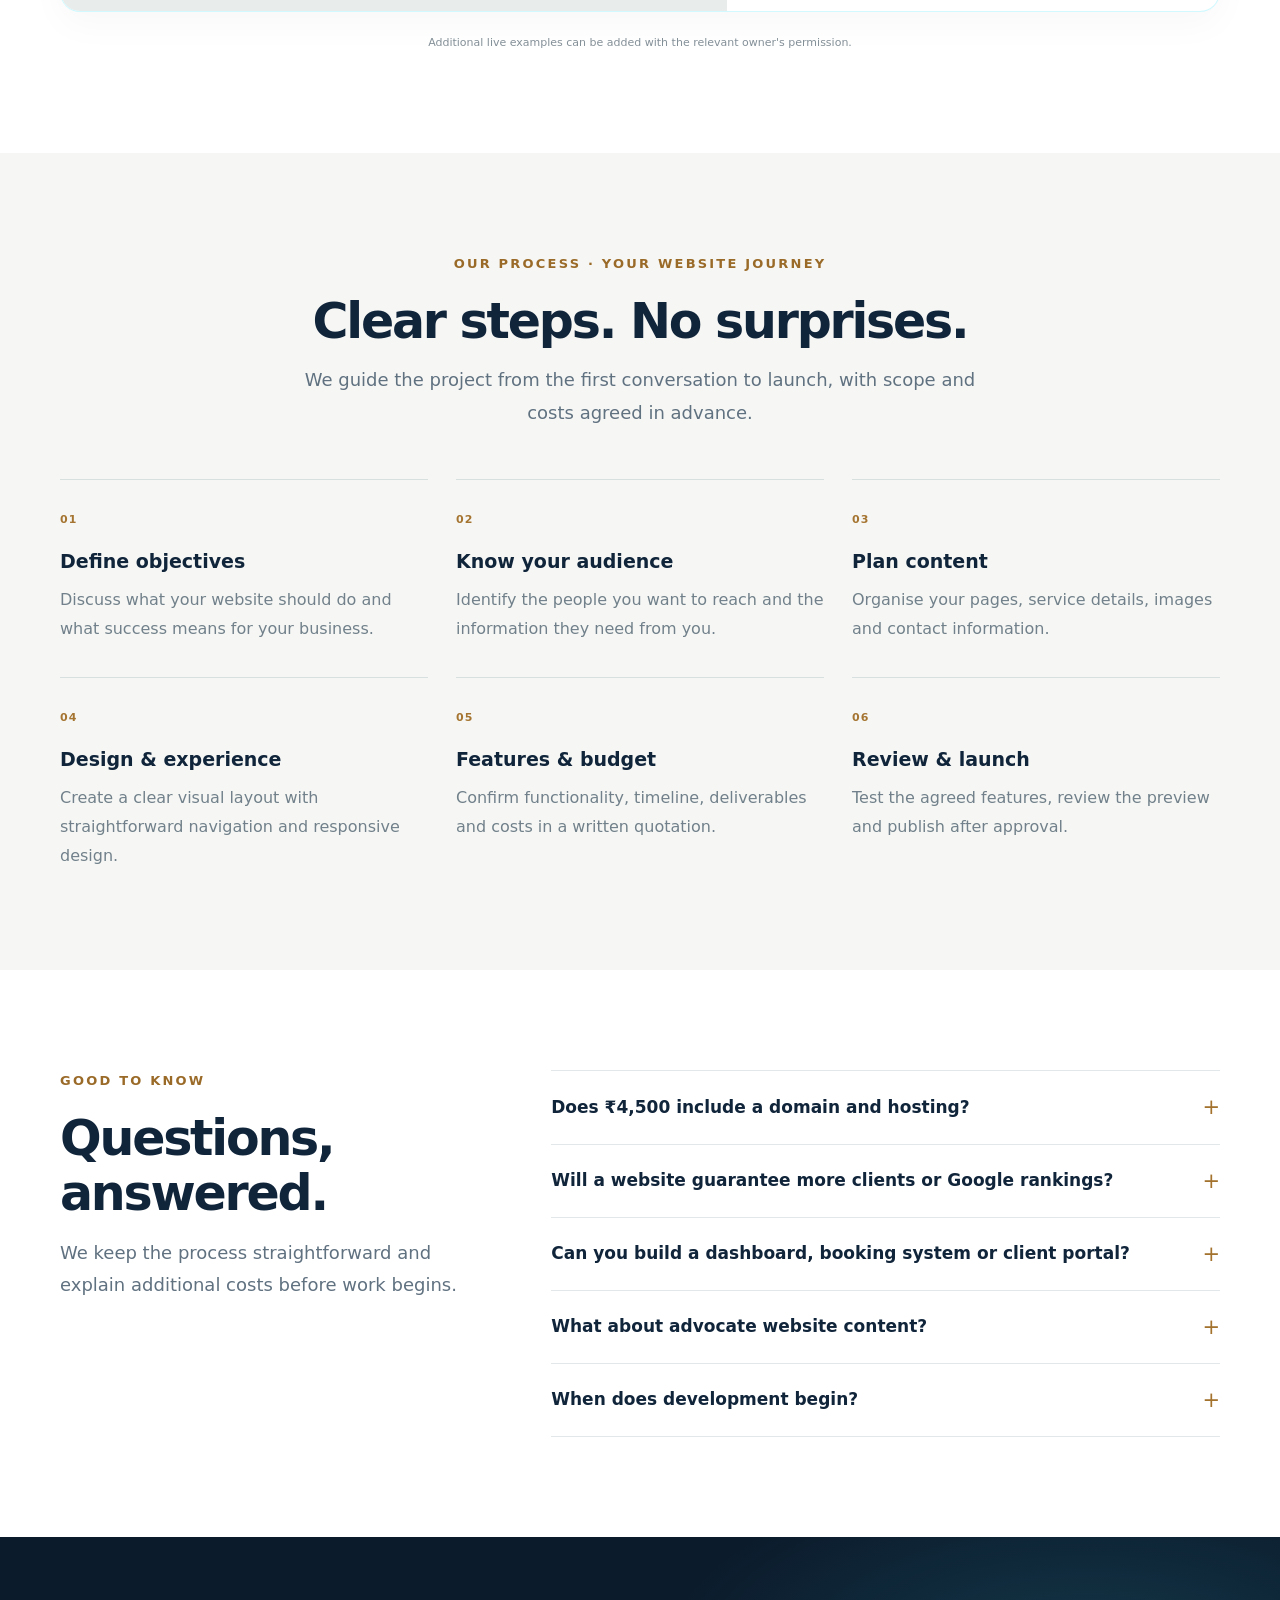
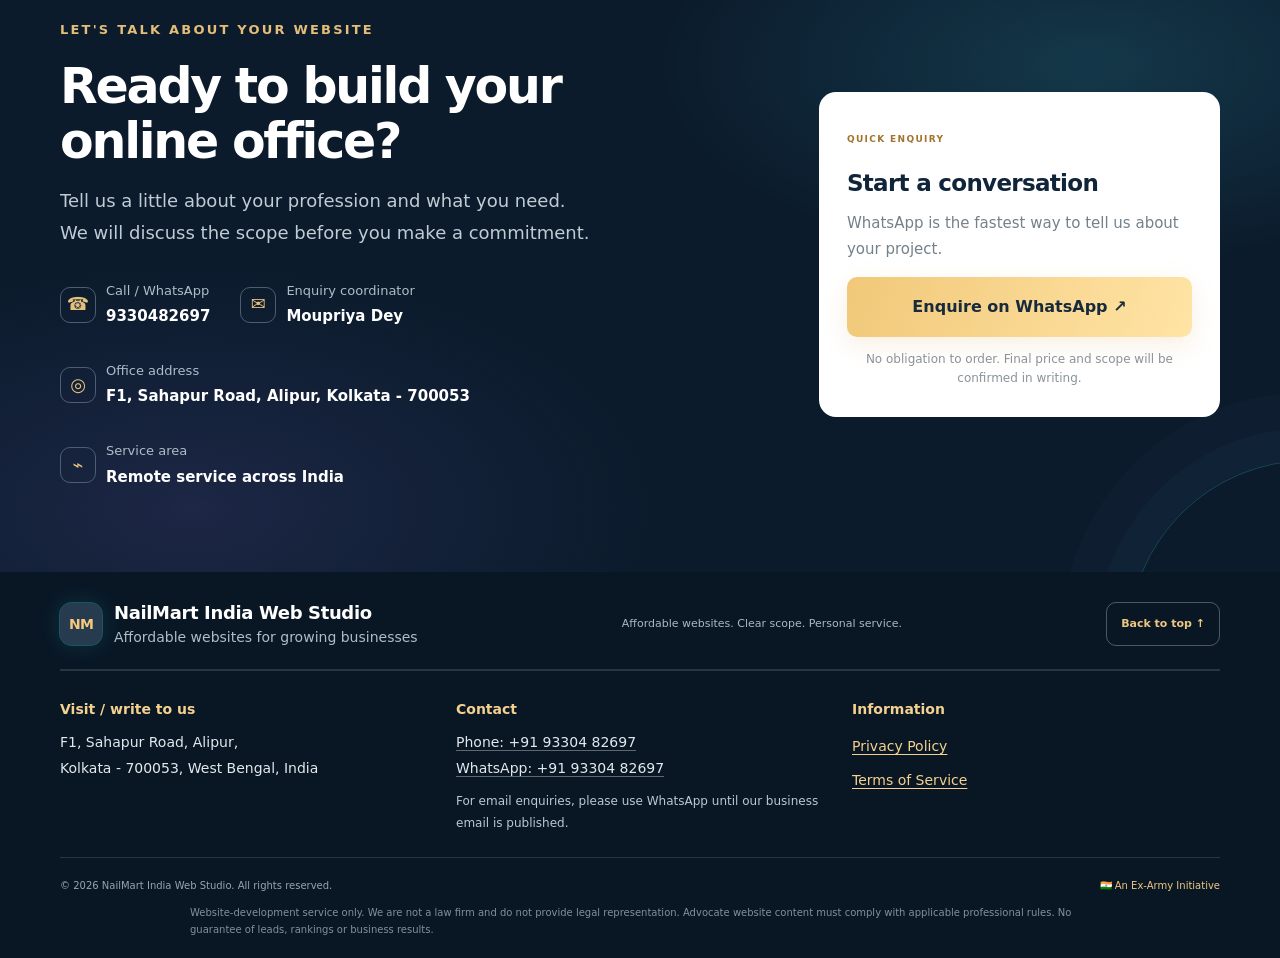
==== commit cbfcc0e6: "Publish V5 website and SEO updates" ====
--- a/index.html
+++ b/index.html
@@ -4,20 +4,20 @@
   <meta charset="utf-8">
   <meta name="viewport" content="width=device-width, initial-scale=1">
   <meta name="theme-color" content="#10243a">
-  <meta name="description" content="Affordable, mobile-friendly static websites for advocates, tax practitioners, consultants and small businesses. Clear scope, transparent pricing, and personal support.">
-  <title>Professional Web Studio | Websites for Professionals</title>
+  <meta name="description" content="Affordable website design in Kolkata for advocates, consultants and small businesses. Mobile-friendly websites from ₹4,500, with basic on-page SEO and clear project scope.">\n  <link rel="canonical" href="https://nailmartindia.com/">\n  <meta property="og:type" content="website">\n  <meta property="og:site_name" content="NailMart India Web Studio">\n  <meta property="og:title" content="Website Designer in Kolkata | NailMart India">\n  <meta property="og:description" content="Affordable, mobile-friendly websites for advocates, professionals and small businesses. Explore the ₹4,500 starter offer.">\n  <meta property="og:url" content="https://nailmartindia.com/">\n  <meta name="twitter:card" content="summary">
+  <title>Website Designer in Kolkata | NailMart India Web Studio</title>
   <link rel="icon" href="assets/favicon.svg" type="image/svg+xml">
   <link rel="stylesheet" href="styles.css">
 </head>
 <body>
   <a class="skip-link" href="#main">Skip to content</a>
-  <div class="topline"><div class="container topline-inner"><span>Professional websites for professionals across India</span><a href="https://wa.me/919330482697?text=Hello%2C%20I%20would%20like%20to%20enquire%20about%20a%20website." target="_blank" rel="noopener">WhatsApp us ↗</a></div></div>
+  <div class="topline"><div class="container topline-inner"><span>🇮🇳 AN EX-ARMY INITIATIVE · PROFESSIONAL WEBSITES FOR GROWING BUSINESSES</span><a href="https://wa.me/919330482697?text=Hello%2C%20I%20would%20like%20to%20enquire%20about%20a%20website." target="_blank" rel="noopener">WhatsApp us ↗</a></div></div>
   <header class="site-header">
     <div class="container nav-wrap">
-      <a class="brand" href="#home" aria-label="Professional Web Studio home"><span class="brand-mark">PW</span><span><strong>Professional Web Studio</strong><small>By NailMart India</small></span></a>
+      <a class="brand" href="#home" aria-label="Professional Web Studio home"><span class="brand-mark">NM</span><span><strong>NailMart India Web Studio</strong><small>Affordable websites for growing businesses</small></span></a>
       <button class="menu-toggle" aria-expanded="false" aria-controls="primary-nav" aria-label="Open navigation"><span></span><span></span><span></span></button>
       <nav id="primary-nav" class="primary-nav" aria-label="Main navigation">
-        <a href="#services">Services</a><a href="#pricing">Packages</a><a href="#portfolio">Portfolio</a><a href="#process">Our process</a><a class="nav-cta" href="#contact">Get a quote</a>
+        <a href="#about">About</a><a href="#services">Services</a><a href="#plans">Plans</a><a href="#portfolio">Portfolio</a><a href="#process">Our process</a><a class="nav-cta" href="#contact">Get a quote</a>
       </nav>
     </div>
   </header>
@@ -26,14 +26,18 @@
     <section class="hero section" id="home">
       <div class="container hero-grid">
         <div class="hero-copy">
-          <div class="eyebrow"><span class="eyebrow-dot"></span> CLEAR PRICING. PERSONAL SERVICE.</div>
-          <h1>Your profession deserves a <em>professional website.</em></h1>
+          <div class="eyebrow"><span class="eyebrow-dot"></span> CLEAR PRICING. PERSONAL SERVICE.</div><div class="festival-offer"><span class="festival-spark">✦</span> LIMITED-PERIOD FESTIVAL OFFER <strong>₹4,500</strong><span>Valid through 31 December 2026</span></div>
+          <h1 class="word-reveal" aria-label="Your profession deserves a professional website."><span class="reveal-word">Your</span> <span class="reveal-word">profession</span> <span class="reveal-word">deserves</span> <span class="reveal-word">a</span> <em><span class="reveal-word">professional</span> <span class="reveal-word">website.</span></em></h1>
           <p class="hero-lead">Your website is your online office. Present your profile, explain your services and make it easier for people to contact you—on desktop or mobile.</p>
-          <div class="hero-actions"><a class="button button-primary" href="https://wa.me/919330482697?text=Hello%2C%20I%20would%20like%20to%20discuss%20a%20professional%20website." target="_blank" rel="noopener">Discuss your website <span aria-hidden="true">↗</span></a><a class="text-link" href="#pricing">View the ₹4,500 offer <span aria-hidden="true">↓</span></a></div>
+          <div class="hero-actions">
+<a class="button button-primary" href="https://wa.me/919330482697?text=Hello%2C%20I%20would%20like%20to%20discuss%20a%20professional%20website." target="_blank" rel="noopener">Discuss your website ↗</a>
+<a class="button button-offer offer-pulse" href="#pricing">View ₹4,500 Offer ↓</a>
+<a class="button button-sample sample-pulse" href="#portfolio">View Sample ✦</a>
+</div>
           <div class="hero-proof"><span class="proof-icon">✓</span><span>Affordable pricing</span><span class="proof-sep">·</span><span>Clear scope</span><span class="proof-sep">·</span><span>No hidden charges</span></div>
         </div>
         <div class="hero-visual" aria-label="Illustration of a professional website displayed on a laptop and phone" role="img">
-          <div class="visual-glow"></div><div class="float-card card-top"><span class="mini-icon">✦</span><span><strong>Made for mobile</strong><small>Looks good on every screen</small></span></div>
+          <div class="visual-glow"></div><div class="shine-sweep" aria-hidden="true"></div><div class="float-card card-top"><span class="mini-icon">✦</span><span><strong>Made for mobile</strong><small>Looks good on every screen</small></span></div>
           <div class="device laptop"><div class="screen"><div class="mock-nav"><span class="mock-logo">YOUR PRACTICE</span><span class="mock-menu">ABOUT&nbsp;&nbsp; SERVICES&nbsp;&nbsp; CONTACT</span></div><div class="mock-body"><div class="mock-tag">PROFESSIONAL WEBSITE</div><div class="mock-title">A clear first<br>impression.</div><div class="mock-lines"><i></i><i></i><i></i></div><div class="mock-button"></div></div><div class="mock-side"><div class="mock-avatar">P</div><div class="mock-line"></div><div class="mock-line short"></div><div class="mock-box"></div></div></div><div class="laptop-base"></div></div>
           <div class="device phone"><div class="phone-speaker"></div><div class="phone-screen"><div class="phone-logo">YOUR PRACTICE</div><div class="phone-circle">P</div><div class="phone-title">Professional.<br>Approachable.</div><div class="phone-lines"><i></i><i></i><i></i></div><div class="phone-cta">CONTACT</div></div></div>
           <div class="float-card card-bottom"><span class="price-symbol">₹</span><span><strong>Starter package</strong><small>₹4,500 introductory offer</small></span></div>
@@ -43,8 +47,27 @@
 
     <section class="trust-strip"><div class="container trust-inner"><span>SUITABLE FOR</span><div>Advocates & law firms</div><div>Tax practitioners</div><div>Consultants</div><div>Small businesses</div></div></section>
 
+    <section class="digital-reality-section" id="digital-reality"><div class="container digital-reality-grid"><div class="digital-reality-copy"><div class="eyebrow">BE VISIBLE WHERE PEOPLE LOOK</div><h2>Your next customer may be searching online right now.</h2><p>In today’s digital era, many people use a smartphone and the internet to research a professional or business before calling, messaging or arranging a meeting. A clear, self-owned website gives you a place to present your expertise, services and contact details in your own way.</p><p>Being listed on aggregator platforms such as Justdial can help, but it may not tell your full story or give you the same control over your online identity. A website is not a luxury—and it cannot guarantee enquiries, either. It is one practical part of building a credible online presence.</p><div class="reality-callout"><strong>Your expertise deserves to be easy to discover.</strong><span>Show visitors who you are, what you do and how to reach you.</span></div></div><div class="growth-illustration" role="img" aria-label="Illustration of a growing business reaching more prospective clients online"><div class="network-lines" aria-hidden="true"><i></i><i></i><i></i><i></i><i></i><i></i><i></i><i></i></div><div class="growth-chart"><span class="chart-bar b1"></span><span class="chart-bar b2"></span><span class="chart-bar b3"></span><span class="chart-bar b4"></span><span class="chart-bar b5"></span><svg viewBox="0 0 320 160" aria-hidden="true"><path d="M18 130 C65 118 75 98 113 102 S170 70 205 76 S260 42 298 18" fill="none" stroke="#d6a85c" stroke-width="4" stroke-linecap="round"/><path d="M278 18 L298 18 L296 39" fill="none" stroke="#d6a85c" stroke-width="4" stroke-linecap="round" stroke-linejoin="round"/></svg></div><div class="client-bubble client-one"><span>👤</span><b>New visitors</b></div><div class="client-bubble client-two"><span>👥</span><b>More people reached</b></div><div class="client-bubble client-three"><span>↗</span><b>Online presence</b></div><div class="growth-caption"><strong>Be present. Be clear. Be contactable.</strong><small>A website helps people learn about your work before they reach out.</small></div></div></div></section>
+
+    <section class="section about-section" id="about">
+  <div class="container about-grid">
+    <div class="about-copy">
+      <div class="eyebrow">WHO WE ARE</div>
+      <h2>Professional websites, made more accessible.</h2>
+      <p class="about-lead">At <strong>NailMart India Web Studio</strong>, we help professionals, entrepreneurs and small businesses build a clear, credible online presence.</p>
+      <p>We believe a business should not need a big budget to present itself professionally. Our approach combines practical ideas, thoughtful design and easy-to-use contact options—always shaped around the project’s agreed goals and scope.</p>
+      <a class="text-link" href="#contact">Tell us about your project <span aria-hidden="true">↗</span></a>
+    </div>
+    <div class="about-values">
+      <article class="about-value"><span class="about-value-icon">◎</span><div><h3>Our mission</h3><p>Make professional websites more accessible and help clients communicate their services clearly online.</p></div></article>
+      <article class="about-value"><span class="about-value-icon">✦</span><div><h3>What we do</h3><p>Turn your ideas into practical websites that introduce your business, explain your services and make it easier for visitors to contact you.</p></div></article>
+      <article class="about-value"><span class="about-value-icon">✓</span><div><h3>Why work with us?</h3><p>Personal attention, budget-conscious options, clear project scope and written pricing before development begins.</p></div></article>
+    </div>
+  </div>
+</section>
+
     <section class="section section-light" id="services"><div class="container">
-      <div class="section-heading"><div class="eyebrow">WHAT WE BUILD</div><h2>A website that works as hard as you do.</h2><p>Start with the essentials. Add more functionality when your needs grow.</p></div>
+      <div class="section-heading"><div class="eyebrow">WHAT WE BUILD</div><h2>What we can build for you.</h2><p>Practical website options for professionals and growing businesses. Choose the features that fit your goals and budget.</p></div>
       <div class="service-grid">
         <article class="service-card"><div class="service-icon icon-navy">▤</div><h3>Professional profile</h3><p>Introduce yourself, your experience, qualifications and practice in a clear, organized format.</p><span class="card-number">01</span></article>
         <article class="service-card"><div class="service-icon icon-gold">◎</div><h3>Services & information</h3><p>Help visitors understand the services you offer and the information they need before contacting you.</p><span class="card-number">02</span></article>
@@ -55,23 +78,44 @@
 
     <section class="section pricing-section" id="pricing"><div class="container pricing-grid">
       <div class="pricing-copy"><div class="eyebrow">SIMPLE STARTING PRICE</div><h2>Start with what you need. Nothing you don't.</h2><p>Our introductory package is designed for professionals who need a clean, credible online presence without the cost and complexity of a large website.</p><div class="pricing-note"><span class="note-check">✓</span><span><strong>Written scope before work begins</strong><small>Pages, inclusions, exclusions and payment milestones agreed in advance.</small></span></div><div class="pricing-note"><span class="note-check">✓</span><span><strong>You stay in control</strong><small>Domain registration should be in your name wherever possible.</small></span></div></div>
-      <article class="price-card"><div class="price-label">INTRODUCTORY OFFER</div><div class="price-amount"><span>₹</span>4,500</div><p class="price-caption">One-time development fee for the defined starter scope</p><div class="price-rule"></div><ul class="feature-list"><li>Up to 5 agreed pages or sections</li><li>Responsive design for mobile and desktop</li><li>Profile and services content</li><li>Call, WhatsApp and contact links</li><li>Basic on-page SEO setup</li><li>One consolidated revision round</li><li>Testing, deployment and handover</li></ul><a class="button button-primary button-full" href="https://wa.me/919330482697?text=Hello%2C%20please%20share%20details%20of%20the%20%E2%82%B94%2C500%20website%20starter%20package." target="_blank" rel="noopener">Ask about this package ↗</a><p class="price-footnote">Domain registration, paid hosting and extra features are charged separately where applicable. Final scope is confirmed in writing.</p></article>
+      <article class="price-card"><div class="price-label">INTRODUCTORY OFFER</div><div class="price-amount"><span>₹</span>4,500</div><p class="price-caption">Limited-period festival price · through 31 Dec 2026</p><div class="price-rule"></div><ul class="feature-list"><li>Up to 5 agreed pages or sections</li><li>Responsive design for mobile and desktop</li><li>Profile and services content</li><li>Call, WhatsApp and contact links</li><li>Basic on-page SEO setup</li><li>One consolidated revision round</li><li>Testing, deployment and handover</li><li>Limited free maintenance for small agreed updates after launch (terms apply)</li></ul><a class="button button-primary button-full" href="https://wa.me/919330482697?text=Hello%2C%20please%20share%20details%20of%20the%20%E2%82%B94%2C500%20website%20starter%20package." target="_blank" rel="noopener">Ask about this package ↗</a><p class="price-footnote">Domain registration, paid hosting and extra features are charged separately where applicable. Final scope is confirmed in writing.</p></article>
     </div></section>
 
-    <section class="section section-light" id="portfolio"><div class="container">
+    <section class="section plans-section" id="plans"><div class="container">
+<div class="section-heading"><div class="eyebrow">FLEXIBLE WEBSITE DESIGN PLANS</div><h2>Choose a starting point. Grow when you're ready.</h2><p>Tap a plan to explore its scope. Every project gets a written quotation before work begins.</p></div>
+<div class="plan-grid">
+<button class="plan-card plan-starter" type="button" data-modal="plan-starter"><span class="plan-ribbon">LOW-BUDGET START</span><span class="plan-icon">✦</span><span class="plan-name">Starter Website</span><span class="plan-price">₹4,500</span><span class="plan-price-note">introductory development fee</span><span class="plan-summary">A clean online presence for a professional or local business.</span><span class="plan-mini-list">Up to 5 agreed pages/sections · Responsive layout · Contact links</span><span class="plan-card-action">Tap for details ↗</span></button>
+<button class="plan-card" type="button" data-modal="plan-business"><span class="plan-icon">▦</span><span class="plan-name">Business Website</span><span class="plan-price">Custom quote</span><span class="plan-price-note">based on pages and features</span><span class="plan-summary">A richer website for businesses with several services or audiences.</span><span class="plan-mini-list">Multi-page structure · FAQ/gallery options · Enquiry paths</span><span class="plan-card-action">Tap for details ↗</span></button>
+<button class="plan-card" type="button" data-modal="plan-ecommerce"><span class="plan-icon">🛍</span><span class="plan-name">E-commerce Website</span><span class="plan-price">Custom quote</span><span class="plan-price-note">scope agreed before work</span><span class="plan-summary">For businesses planning to display products and sell online.</span><span class="plan-mini-list">Product catalogue · Cart/checkout planning · Payment integration scope</span><span class="plan-card-action">Tap for details ↗</span></button>
+<button class="plan-card" type="button" data-modal="plan-visibility"><span class="plan-icon">⌁</span><span class="plan-name">Online Visibility</span><span class="plan-price">Custom quote</span><span class="plan-price-note">one-time or monthly scope</span><span class="plan-summary">Support for search visibility and digital outreach.</span><span class="plan-mini-list">SEO foundations · Local visibility · Content/social options</span><span class="plan-card-action">Tap for details ↗</span></button>
+</div><p class="plans-footnote">Festival offer valid through 31 December 2026 for the defined starter scope. Includes limited free maintenance for small agreed updates for a period to be confirmed in writing. Domain, renewal, hosting, paid tools, payment-provider fees, advertising spend and ongoing marketing are separate unless listed in your written quotation. Rankings, enquiries and sales are not guaranteed.</p>
+</div></section>
+<section class="section section-light" id="portfolio"><div class="container">
       <div class="section-heading heading-row"><div><div class="eyebrow">SELECTED WORK</div><h2>Built through practical projects.</h2></div><p>We are building our portfolio as projects are completed. The example below is a demonstration of the kind of professional web presence we can create.</p></div>
-      <article class="portfolio-card"><div class="portfolio-preview"><div class="browser-bar"><span></span><span></span><span></span><div>professional-profile.example</div></div><div class="preview-page"><div class="preview-header"><b>ADVOCATE / CONSULTANT</b><span>PROFILE　 SERVICES　 CONTACT</span></div><div class="preview-content"><div class="preview-kicker">PROFESSIONAL PROFILE</div><h3>A clear, confident<br>online presence.</h3><p>Profile, practice areas and contact information in one place.</p><div class="preview-btn"></div></div><div class="preview-orb"></div></div></div><div class="portfolio-info"><span class="portfolio-tag">DEMO CONCEPT</span><h3>Professional profile website</h3><p>A sample layout for a professional who wants to present a profile, list services and make contact details easy to find.</p><ul class="portfolio-points"><li>Clear navigation</li><li>Mobile-first layout</li><li>Contact-focused design</li></ul><span class="portfolio-disclaimer">Illustrative concept—not a client endorsement or a claim of completed client work.</span></div></article>
+      <article class="portfolio-card portfolio-card-live"><a class="portfolio-preview portfolio-preview-link" href="https://moupriyadey.github.io/bestlawyer.in/" target="_blank" rel="noopener" aria-label="Open the live Advocate Madan Dey website demo"><span class="live-preview-badge"><span class="live-dot"></span> LIVE WEBSITE DEMO</span><div class="browser-bar"><span></span><span></span><span></span><div>moupriyadey.github.io/bestlawyer.in</div></div><div class="preview-page"><div class="preview-header"><b>ADVOCATE MADAN DEY</b><span>PROFILE　 SERVICES　 CONTACT</span></div><div class="preview-content"><div class="preview-kicker">ADVOCATE WEBSITE CONCEPT</div><h3>A professional<br>online presence.</h3><p>Profile, practice information and contact-focused design.</p><div class="preview-btn">VIEW LIVE DEMO ↗</div></div><div class="preview-orb"></div></div></a><div class="portfolio-info"><span class="portfolio-tag">LIVE DEMO</span><h3>Advocate Madan Dey website</h3><p>A live demonstration of a professional profile website, designed to show how an advocate can present approved profile information, services and contact options in one place.</p><ul class="portfolio-points"><li>Responsive layout for mobile and desktop</li><li>Clear navigation and information hierarchy</li><li>Contact-focused user experience</li></ul><a class="button button-primary portfolio-demo-button" href="https://moupriyadey.github.io/bestlawyer.in/" target="_blank" rel="noopener">Explore the live demo <span aria-hidden="true">↗</span></a><span class="portfolio-disclaimer">Demonstration website for portfolio purposes. It is not a client endorsement or a representation of legal services offered by NailMart India.</span></div></article>
       <p class="portfolio-note">Additional live examples can be added with the relevant owner's permission.</p>
     </div></section>
 
-    <section class="section process-section" id="process"><div class="container"><div class="section-heading"><div class="eyebrow">HOW WE WORK</div><h2>Clear steps. No surprises.</h2><p>You know what is included, what it costs and what happens next.</p></div><div class="process-grid"><article><span class="process-no">01</span><h3>Discuss</h3><p>We understand your profession, goals, pages and preferred style.</p></article><article><span class="process-no">02</span><h3>Agree</h3><p>You receive a written quotation, scope, timeline and payment terms.</p></article><article><span class="process-no">03</span><h3>Build & review</h3><p>We create a preview, test it and apply the included revision round.</p></article><article><span class="process-no">04</span><h3>Launch & handover</h3><p>After approval and final payment, we publish and hand over the agreed files/access.</p></article></div></div></section>
+    <section class="section process-section" id="process"><div class="container"><div class="section-heading"><div class="eyebrow">OUR PROCESS · YOUR WEBSITE JOURNEY</div><h2>Clear steps. No surprises.</h2><p>We guide the project from the first conversation to launch, with scope and costs agreed in advance.</p></div><div class="process-grid process-grid-six">
+<article><span class="process-no">01</span><h3>Define objectives</h3><p>Discuss what your website should do and what success means for your business.</p></article>
+<article><span class="process-no">02</span><h3>Know your audience</h3><p>Identify the people you want to reach and the information they need from you.</p></article>
+<article><span class="process-no">03</span><h3>Plan content</h3><p>Organise your pages, service details, images and contact information.</p></article>
+<article><span class="process-no">04</span><h3>Design & experience</h3><p>Create a clear visual layout with straightforward navigation and responsive design.</p></article>
+<article><span class="process-no">05</span><h3>Features & budget</h3><p>Confirm functionality, timeline, deliverables and costs in a written quotation.</p></article>
+<article><span class="process-no">06</span><h3>Review & launch</h3><p>Test the agreed features, review the preview and publish after approval.</p></article>
+</div></div></section>
 
     <section class="section faq-section"><div class="container faq-grid"><div><div class="eyebrow">GOOD TO KNOW</div><h2>Questions, answered.</h2><p>We keep the process straightforward and explain additional costs before work begins.</p></div><div class="faq-list"><details><summary>Does ₹4,500 include a domain and hosting?</summary><p>No. Domain registration, renewal and paid hosting are separate where required. We will explain the options and costs before you commit.</p></details><details><summary>Will a website guarantee more clients or Google rankings?</summary><p>No. A website can make your information easier to find and contact, but enquiries, revenue and search rankings cannot be guaranteed.</p></details><details><summary>Can you build a dashboard, booking system or client portal?</summary><p>These features are outside the starter package. We can review the requirements and provide a separate quotation if feasible.</p></details><details><summary>What about advocate website content?</summary><p>The advocate must approve the content, and it must comply with applicable professional conduct rules. We do not promise or promote legal outcomes.</p></details><details><summary>When does development begin?</summary><p>After the written scope is approved, the agreement is accepted, the advance is received and the required content is supplied. A typical starter project is estimated at 7–10 working days from that point, subject to client response and scope.</p></details></div></div></section>
 
-    <section class="contact-section" id="contact"><div class="container contact-grid"><div><div class="eyebrow eyebrow-light">LET'S TALK ABOUT YOUR WEBSITE</div><h2>Ready to build your online office?</h2><p>Tell us a little about your profession and what you need. We will discuss the scope before you make a commitment.</p><div class="contact-details"><div><span class="contact-icon">☎</span><span><small>Call / WhatsApp</small><strong>9330482697</strong></span></div><div><span class="contact-icon">✉</span><span><small>Enquiry coordinator</small><strong>Moupriya Dey</strong></span></div><div><span class="contact-icon">◎</span><span><small>Service area</small><strong>Remote service across India</strong></span></div></div></div><div class="contact-panel"><span class="panel-label">QUICK ENQUIRY</span><h3>Start a conversation</h3><p>WhatsApp is the fastest way to tell us about your project.</p><a class="button button-light button-full" href="https://wa.me/919330482697?text=Hello%20Moupriya%2C%20I%20am%20interested%20in%20a%20professional%20website.%0AProfession%3A%20%0ACity%3A%20%0ARequired%20pages%3A%20%0ATimeline%3A%20" target="_blank" rel="noopener">Enquire on WhatsApp ↗</a><small class="panel-small">No obligation to order. Final price and scope will be confirmed in writing.</small></div></div></section>
+    <section class="contact-section" id="contact"><div class="container contact-grid"><div><div class="eyebrow eyebrow-light">LET'S TALK ABOUT YOUR WEBSITE</div><h2>Ready to build your online office?</h2><p>Tell us a little about your profession and what you need. We will discuss the scope before you make a commitment.</p><div class="contact-details"><div><span class="contact-icon">☎</span><span><small>Call / WhatsApp</small><strong>9330482697</strong></span></div><div><span class="contact-icon">✉</span><span><small>Enquiry coordinator</small><strong>Moupriya Dey</strong></span></div><div><span class="contact-icon">◎</span><span><small>Office address</small><strong>F1, Sahapur Road, Alipur, Kolkata - 700053</strong></span></div><div><span class="contact-icon">⌁</span><span><small>Service area</small><strong>Remote service across India</strong></span></div></div></div><div class="contact-panel"><span class="panel-label">QUICK ENQUIRY</span><h3>Start a conversation</h3><p>WhatsApp is the fastest way to tell us about your project.</p><a class="button button-light button-full" href="https://wa.me/919330482697?text=Hello%20Moupriya%2C%20I%20am%20interested%20in%20a%20professional%20website.%0AProfession%3A%20%0ACity%3A%20%0ARequired%20pages%3A%20%0ATimeline%3A%20" target="_blank" rel="noopener">Enquire on WhatsApp ↗</a><small class="panel-small">No obligation to order. Final price and scope will be confirmed in writing.</small></div></div></section>
   </main>
 
-  <footer class="site-footer"><div class="container footer-main"><a class="brand brand-footer" href="#home"><span class="brand-mark">PW</span><span><strong>Professional Web Studio</strong><small>By NailMart India</small></span></a><p>Affordable websites. Clear scope. Personal service.</p><a href="#home" class="back-top">Back to top ↑</a></div><div class="container footer-bottom"><span>© <span id="year">2026</span> Professional Web Studio. All rights reserved.</span><span class="initiative">An Ex-Army Initiative</span></div><div class="container legal-note">Website-development service only. We are not a law firm and do not provide legal representation. Advocate website content must comply with applicable professional rules. No guarantee of leads, rankings or business results.</div></footer>
-  <script src="script.js"></script>
+  <footer class="site-footer"><div class="container footer-main"><a class="brand brand-footer" href="#home"><span class="brand-mark">NM</span><span><strong>NailMart India Web Studio</strong><small>Affordable websites for growing businesses</small></span></a><p>Affordable websites. Clear scope. Personal service.</p><a href="#home" class="back-top">Back to top ↑</a></div><div class="container footer-contact-grid"><div><h3>Visit / write to us</h3><p>F1, Sahapur Road, Alipur,<br>Kolkata - 700053, West Bengal, India</p></div><div><h3>Contact</h3><p><a href="tel:+919330482697">Phone: +91 93304 82697</a><br><a href="https://wa.me/919330482697" target="_blank" rel="noopener">WhatsApp: +91 93304 82697</a></p><p class="email-pending-note">For email enquiries, please use WhatsApp until our business email is published.</p></div><div><h3>Information</h3><p><button type="button" class="footer-legal-link" data-legal="privacy">Privacy Policy</button><br><button type="button" class="footer-legal-link" data-legal="terms">Terms of Service</button></p></div></div><div class="container footer-bottom"><span>© <span id="year">2026</span> NailMart India Web Studio. All rights reserved.</span><span class="initiative">🇮🇳 An Ex-Army Initiative</span></div><div class="container legal-note">Website-development service only. We are not a law firm and do not provide legal representation. Advocate website content must comply with applicable professional rules. No guarantee of leads, rankings or business results.</div></footer>
+  <div class="detail-modal" id="detail-modal" aria-hidden="true"><div class="detail-backdrop" data-modal-close></div>
+<section class="detail-dialog" role="dialog" aria-modal="true" aria-labelledby="detail-modal-title" tabindex="-1">
+<button class="detail-close" type="button" aria-label="Close details" data-modal-close>×</button><span class="detail-kicker" id="detail-modal-kicker">NAILMART INDIA WEB STUDIO</span><h2 id="detail-modal-title">More details</h2><div id="detail-modal-content"></div>
+<a class="button button-primary button-full" id="detail-modal-cta" href="https://wa.me/919330482697" target="_blank" rel="noopener">Discuss this option ↗</a></section></div>
+<div class="floating-contact" aria-label="Quick contact"><a class="floating-contact-btn floating-call" href="tel:+919330482697" aria-label="Call NailMart India">☎ <span>Call</span></a><a class="floating-contact-btn floating-whatsapp" href="https://wa.me/919330482697?text=Hello%2C%20I%20would%20like%20to%20enquire%20about%20a%20website." target="_blank" rel="noopener" aria-label="Chat on WhatsApp"><span class="wa-glyph">◔</span><span>WhatsApp</span></a></div>
+<script src="script.js"></script>
 </body>
 </html>
--- a/styles.css
+++ b/styles.css
@@ -3,3 +3,442 @@
 @media(max-width:720px){.container{width:min(100% - 32px,560px)}.topline-inner{min-height:35px;font-size:10px}.topline-inner span{max-width:72%}.nav-wrap{height:70px}.brand-mark{width:38px;height:38px}.brand strong{font-size:12px}.menu-toggle{display:block}.primary-nav{display:none;position:absolute;top:70px;left:0;right:0;background:#fff;padding:18px 22px 22px;border-bottom:1px solid var(--line);box-shadow:0 20px 25px #10243a12;flex-direction:column;align-items:stretch;gap:0}.primary-nav.open{display:flex}.primary-nav>a{padding:13px 4px}.primary-nav .nav-cta{text-align:center;margin-top:8px;padding:12px}.hero{padding:62px 0 45px}.hero-grid{grid-template-columns:1fr;gap:14px}.hero-copy{position:relative;z-index:2}.hero h1{font-size:clamp(42px,11vw,58px)}.hero-lead{font-size:15px}.hero-actions{gap:17px}.hero-proof{font-size:10px}.hero-visual{min-height:330px;transform:none;margin:0 -3px}.visual-glow{width:280px;height:280px}.device.laptop{width:min(380px,90%);margin-top:20px}.screen{height:235px;border-width:7px;border-bottom-width:10px}.mock-body{padding:17px 14px}.mock-title{font-size:25px}.mock-side{padding:12px 8px;margin:14px 9px 14px 0}.mock-avatar{width:44px;height:44px}.mock-box{height:44px}.device.phone{width:100px;height:200px;right:2px;bottom:8px;border-width:5px;border-radius:20px}.phone-screen{padding:23px 7px 8px}.phone-speaker{left:32px;width:25px}.phone-circle{width:34px;height:34px;margin:12px auto 7px}.phone-title{font-size:12px}.phone-lines{margin-top:8px}.phone-cta{margin-top:9px}.float-card{padding:9px 11px}.float-card strong{font-size:10px}.float-card small{font-size:8px}.card-top{top:0;left:0}.card-bottom{bottom:0;left:0}.trust-inner{justify-content:flex-start;padding:22px 0;gap:13px 20px}.trust-inner>span{width:100%}.trust-inner>div{font-size:10px}.section{padding:68px 0}.section-heading{margin-bottom:32px}.section-heading h2,.pricing-copy h2,.faq-grid h2,.contact-grid h2{font-size:34px}.section-heading p{font-size:13px}.service-grid{gap:12px}.service-card{padding:20px 16px 32px;min-height:230px}.service-card h3{font-size:14px}.service-card p{font-size:11px}.service-icon{width:40px;height:40px;margin-bottom:17px}.pricing-grid{grid-template-columns:1fr;gap:30px}.price-card{padding:27px 23px}.price-amount{font-size:56px}.heading-row{display:block}.heading-row>p{margin-top:17px}.portfolio-card{grid-template-columns:1fr}.portfolio-preview{min-height:270px;padding:15px}.preview-content{padding:30px 20px}.preview-content h3{font-size:28px}.portfolio-info{padding:27px 24px}.portfolio-info h3{font-size:21px}.process-grid{grid-template-columns:repeat(2,1fr);gap:28px 20px}.faq-grid{grid-template-columns:1fr;gap:25px}.faq-grid>div>p{font-size:13px}.contact-section{padding:65px 0}.contact-grid{grid-template-columns:1fr;gap:30px}.contact-details{gap:16px 25px}.contact-panel{padding:25px 22px}.footer-main{flex-wrap:wrap;gap:17px}.footer-main>p{order:3;width:100%}.footer-bottom{font-size:9px;flex-wrap:wrap}.legal-note{font-size:9px}}
 @media(max-width:380px){.container{width:calc(100% - 26px)}.hero h1{font-size:39px}.hero-actions .button{width:100%}.text-link{margin-left:3px}.service-grid{grid-template-columns:1fr}.service-card{min-height:0}.service-card p{max-width:280px}.process-grid{grid-template-columns:1fr}.contact-details{display:grid}.hero-visual{min-height:285px}.device.laptop{width:85%}.screen{height:210px}.card-bottom{bottom:-4px}}
 @media(prefers-reduced-motion:reduce){html{scroll-behavior:auto}*,*:before,*:after{transition:none!important;animation:none!important}}
+
+
+/* =========================================================
+   NAILMART INDIA WEB STUDIO — NEON POLISH
+   Appended overrides: keeps the existing layout and structure.
+   ========================================================= */
+:root {
+  --neon-cyan: #49e8ff;
+  --neon-violet: #9a7bff;
+  --neon-mint: #70ffd1;
+  --neon-shadow: 0 0 0 1px rgba(73,232,255,.16), 0 12px 34px rgba(30,112,150,.13);
+}
+html { scroll-behavior: smooth; }
+::selection { background: rgba(73,232,255,.28); color: var(--navy); }
+.site-header { transition: box-shadow .25s ease, background .25s ease; }
+.site-header:hover { box-shadow: 0 10px 35px rgba(16,36,58,.07); }
+.brand-mark {
+  position: relative;
+  background: linear-gradient(145deg, #10243a, #204c69);
+  box-shadow: 0 0 0 1px rgba(73,232,255,.25), 0 0 22px rgba(73,232,255,.14);
+  transition: transform .25s ease, box-shadow .25s ease;
+}
+.brand:hover .brand-mark {
+  transform: translateY(-2px) rotate(-3deg);
+  box-shadow: 0 0 0 1px rgba(73,232,255,.55), 0 0 27px rgba(73,232,255,.28);
+}
+.button, .nav-cta, .preview-btn, .text-link { position: relative; }
+.button, .nav-cta {
+  overflow: hidden;
+  isolation: isolate;
+  transition: transform .22s ease, box-shadow .22s ease, background .22s ease, border-color .22s ease;
+}
+.button::before, .nav-cta::before {
+  content: "";
+  position: absolute;
+  inset: 0;
+  border-radius: inherit;
+  border: 1px solid rgba(255,255,255,.25);
+  opacity: 0;
+  transform: scale(.82);
+  pointer-events: none;
+}
+.button:hover::before, .nav-cta:hover::before { animation: buttonRipple .7s ease-out; }
+.button-primary {
+  background: linear-gradient(115deg, #10243a, #1b4764 70%, #17617a);
+  box-shadow: 0 9px 24px rgba(16,36,58,.18), 0 0 0 1px rgba(73,232,255,.10);
+}
+.button-primary:hover {
+  background: linear-gradient(115deg, #10243a, #215d78 70%, #167c91);
+  box-shadow: 0 12px 30px rgba(16,36,58,.20), 0 0 22px rgba(73,232,255,.20);
+  transform: translateY(-3px);
+}
+.button-light {
+  background: linear-gradient(110deg, #f1c879, #ffe4a5);
+  box-shadow: 0 8px 25px rgba(214,168,92,.18);
+}
+.button-light:hover { box-shadow: 0 10px 28px rgba(214,168,92,.3), 0 0 18px rgba(255,216,140,.24); }
+.nav-cta:hover { box-shadow: 0 0 0 1px rgba(73,232,255,.45), 0 0 22px rgba(73,232,255,.18); transform: translateY(-1px); }
+@keyframes buttonRipple {
+  0% { opacity: .65; transform: scale(.82); }
+  100% { opacity: 0; transform: scale(1.12); }
+}
+.eyebrow-dot, .live-dot {
+  box-shadow: 0 0 0 4px rgba(73,232,255,.10), 0 0 15px rgba(73,232,255,.55);
+  animation: softPulse 2.8s ease-in-out infinite;
+}
+@keyframes softPulse {
+  0%, 100% { box-shadow: 0 0 0 3px rgba(73,232,255,.08), 0 0 9px rgba(73,232,255,.28); }
+  50% { box-shadow: 0 0 0 6px rgba(73,232,255,.12), 0 0 18px rgba(73,232,255,.48); }
+}
+.hero {
+  position: relative;
+  background:
+    radial-gradient(ellipse at 84% 20%, rgba(73,232,255,.13), transparent 28%),
+    radial-gradient(ellipse at 64% 80%, rgba(154,123,255,.09), transparent 30%),
+    linear-gradient(115deg,#fff 0%,#fbfaf7 70%,#f1f3f1 100%);
+}
+.hero::before {
+  content: "";
+  position: absolute;
+  width: 320px; height: 320px;
+  right: -180px; top: -170px;
+  border: 1px solid rgba(73,232,255,.26);
+  border-radius: 50%;
+  box-shadow: 0 0 0 28px rgba(73,232,255,.025), 0 0 0 58px rgba(154,123,255,.025);
+  pointer-events: none;
+}
+.visual-glow {
+  background: radial-gradient(circle, rgba(73,232,255,.20), rgba(154,123,255,.10) 52%, rgba(242,232,214,.38) 75%);
+  box-shadow: 0 0 70px rgba(73,232,255,.12);
+  animation: glowBreathe 7s ease-in-out infinite;
+}
+@keyframes glowBreathe { 0%,100% { transform: scale(.98); opacity:.72; } 50% { transform: scale(1.04); opacity:.96; } }
+.service-card, .price-card, .portfolio-card, .contact-panel {
+  transition: transform .28s ease, box-shadow .28s ease, border-color .28s ease;
+}
+.service-card:hover, .portfolio-card:hover {
+  transform: translateY(-6px);
+  border-color: rgba(73,232,255,.5);
+  box-shadow: var(--neon-shadow), var(--shadow);
+}
+.price-card:hover, .contact-panel:hover {
+  transform: translateY(-4px);
+  border-color: rgba(73,232,255,.38);
+  box-shadow: 0 24px 60px rgba(13,36,56,.14), 0 0 26px rgba(73,232,255,.09);
+}
+.service-icon { transition: transform .25s ease, box-shadow .25s ease; }
+.service-card:hover .service-icon { transform: translateY(-3px) rotate(-3deg); box-shadow: 0 0 0 1px rgba(73,232,255,.20), 0 0 20px rgba(73,232,255,.12); }
+.float-card { transition: transform .25s ease, box-shadow .25s ease; }
+.float-card:hover { transform: translateY(-4px); box-shadow: 0 16px 38px rgba(16,36,58,.14), 0 0 18px rgba(73,232,255,.12); }
+.portfolio-card-live { border-color: rgba(73,232,255,.25); }
+.portfolio-preview-link { display: flex; position: relative; color: inherit; transition: filter .25s ease; }
+.portfolio-preview-link:hover { filter: saturate(1.08); }
+.portfolio-preview-link:focus-visible { outline: 3px solid var(--neon-cyan); outline-offset: -4px; }
+.live-preview-badge {
+  position: absolute; z-index: 5; top: 35px; right: 34px;
+  display: inline-flex; align-items: center; gap: 8px;
+  padding: 8px 11px; border-radius: 999px;
+  color: #103044; background: rgba(255,255,255,.94);
+  border: 1px solid rgba(73,232,255,.55);
+  box-shadow: 0 0 22px rgba(73,232,255,.18);
+  font-size: 9px; font-weight: 900; letter-spacing: .08em;
+}
+.live-dot { width: 7px; height: 7px; display: inline-block; border-radius: 50%; background: #1cbfa5; }
+.preview-btn {
+  display: inline-flex; align-items: center; justify-content: center;
+  width: auto; min-height: 28px; padding: 0 12px;
+  border-radius: 5px; color: white; font-size: 8px; font-weight: 850;
+  letter-spacing: .04em; background: linear-gradient(110deg,#10243a,#17617a);
+  box-shadow: 0 5px 16px rgba(16,36,58,.2), 0 0 14px rgba(73,232,255,.12);
+}
+.portfolio-demo-button { margin-top: 8px; margin-bottom: 3px; }
+.contact-section {
+  position: relative;
+  overflow: hidden;
+  background:
+    radial-gradient(ellipse at 85% 20%, rgba(73,232,255,.14), transparent 28%),
+    radial-gradient(ellipse at 15% 90%, rgba(154,123,255,.12), transparent 30%),
+    #0b1b2c;
+}
+.contact-section::after {
+  content: "";
+  position: absolute; width: 360px; height: 360px; right: -210px; bottom: -250px;
+  border: 1px solid rgba(73,232,255,.2); border-radius: 50%;
+  box-shadow: 0 0 0 32px rgba(73,232,255,.025), 0 0 0 68px rgba(154,123,255,.025);
+  pointer-events: none;
+}
+.contact-grid { position: relative; z-index: 1; }
+.contact-icon { transition: background .2s ease, box-shadow .2s ease, transform .2s ease; }
+.contact-details>div:hover .contact-icon { background: rgba(73,232,255,.08); box-shadow: 0 0 18px rgba(73,232,255,.17); transform: translateY(-2px); }
+.faq-list details { transition: border-color .2s ease; }
+.faq-list details[open] { border-color: rgba(73,232,255,.45); }
+.faq-list summary { transition: color .2s ease; }
+.faq-list summary:hover { color: #17617a; }
+.topline a { transition: color .2s ease, text-shadow .2s ease; }
+.topline a:hover { color: #fff; text-shadow: 0 0 12px rgba(73,232,255,.55); }
+.back-top:hover { text-shadow: 0 0 14px rgba(73,232,255,.5); }
+@media (prefers-reduced-motion: reduce) {
+  .eyebrow-dot, .live-dot, .visual-glow { animation: none !important; }
+  .button:hover, .service-card:hover, .portfolio-card:hover, .price-card:hover, .contact-panel:hover { transform: none; }
+}
+@media (max-width: 720px) {
+  .live-preview-badge { top: 25px; right: 24px; font-size: 8px; }
+  .portfolio-preview-link { min-height: 270px; }
+}
+
+/* READABLE TYPE + CONVERSION UI */
+:root{--neon-cyan:#49e8ff;--neon-violet:#9a7bff}
+body{font-size:17px}
+.topline{font-size:13px}.brand strong{font-size:16px}.brand small{font-size:12px}.primary-nav{font-size:15px}
+.hero-lead{font-size:clamp(17px,1.35vw,20px)}.eyebrow{font-size:12px}.hero-proof{font-size:13px}
+.button{font-size:15px;min-height:54px;padding:16px 20px}.text-link{font-size:15px}
+.section-heading p,.pricing-copy>p,.faq-grid>div>p{font-size:17px}
+.service-card p,.process-grid p,.portfolio-info>p,.feature-list li{font-size:14px}
+.service-card h3{font-size:18px}.price-caption{font-size:14px}.price-footnote,.portfolio-disclaimer,.plans-footnote{font-size:12px}
+.portfolio-points{font-size:14px}.faq-list summary{font-size:15px}.faq-list details p{font-size:14px}
+.contact-grid>div:first-child>p{font-size:16px}.contact-details small{font-size:12px}.contact-details strong{font-size:14px}
+.hero-actions{gap:12px}.hero-actions .button{white-space:nowrap}
+.button-offer{color:#18293b;background:linear-gradient(110deg,#ffd36c,#ffad42);box-shadow:0 8px 24px #ffad423d}
+.button-offer:hover{background:linear-gradient(110deg,#ffe39a,#ffc05f);box-shadow:0 10px 30px #ffad4259}
+.button-sample{color:#fff;background:linear-gradient(110deg,#6c3de8,#a03cf2);box-shadow:0 8px 25px #7e49e842}
+.button-sample:hover{background:linear-gradient(110deg,#7e52f2,#b34fff);box-shadow:0 10px 30px #7e49e866}
+.offer-pulse{animation:offerGlow 2.1s ease-in-out infinite}.sample-pulse{animation:sampleNudge 3.1s ease-in-out infinite}
+@keyframes offerGlow{0%,100%{box-shadow:0 8px 24px #ffad423b}50%{box-shadow:0 9px 28px #ffad4266,0 0 0 7px #ffbe4d00}}
+@keyframes sampleNudge{0%,84%,100%{transform:translateY(0)}87%{transform:translateY(-2px) rotate(-1deg)}90%{transform:translateY(1px) rotate(1deg)}93%{transform:translateY(-1px)}}
+.plans-section{background:radial-gradient(ellipse at 10% 5%,#49e8ff17,transparent 27%),linear-gradient(180deg,#f8fafb,#fff 80%)}
+.plan-grid{display:grid;grid-template-columns:repeat(4,minmax(0,1fr));gap:18px}
+.plan-card{display:flex;flex-direction:column;align-items:flex-start;text-align:left;min-width:0;padding:25px 22px 22px;border-radius:20px;border:1px solid #dce6ea;background:#ffffffed;color:var(--ink);cursor:pointer;box-shadow:0 12px 34px #10243a0e;transition:transform .26s,box-shadow .26s,border-color .26s;font:inherit}
+.plan-card:hover,.plan-card:focus-visible{transform:translateY(-6px);border-color:#49bedcb3;box-shadow:0 20px 42px #10243a1c,0 0 24px #49e8ff1f}
+.plan-starter{border-color:#ffb139b3;box-shadow:0 14px 35px #ffad421f}
+.plan-ribbon{align-self:flex-end;margin:-25px -22px 12px;background:linear-gradient(100deg,#ffb344,#ffe08a);color:#38240b;padding:7px 10px;border-radius:0 19px 0 12px;font-size:10px;font-weight:950;letter-spacing:.06em}
+.plan-icon{display:grid;place-items:center;width:44px;height:44px;border-radius:14px;margin-bottom:17px;color:#0b5068;background:linear-gradient(135deg,#49e8ff33,#9a7bff1f);font-size:23px}
+.plan-name{color:var(--navy);font-size:19px;font-weight:850;line-height:1.25}.plan-price{margin-top:17px;color:var(--navy);font-size:26px;font-weight:900;letter-spacing:-.04em}
+.plan-price-note{font-size:12px;color:#657783;line-height:1.5}.plan-summary{margin-top:16px;font-size:14px;line-height:1.7;color:#536775}
+.plan-mini-list{padding-top:15px;margin-top:15px;border-top:1px solid #e5edef;font-size:12px;line-height:1.8;color:#617480}
+.plan-card-action{width:100%;margin-top:auto;padding-top:20px;color:#17617a;font-size:13px;font-weight:850}
+.plans-footnote{max-width:900px;margin:24px auto 0;text-align:center;line-height:1.8;color:#6c7b84}
+.detail-modal{position:fixed;inset:0;z-index:1000;display:grid;place-items:center;padding:22px;opacity:0;visibility:hidden;pointer-events:none;transition:opacity .22s,visibility .22s}
+.detail-modal.is-open{opacity:1;visibility:visible;pointer-events:auto}.detail-backdrop{position:absolute;inset:0;background:#05101db8;backdrop-filter:blur(9px)}
+.detail-dialog{position:relative;z-index:1;width:min(640px,100%);max-height:84vh;overflow:auto;background:linear-gradient(145deg,#fff,#f7fbfc);border:1px solid #49e8ff66;border-radius:24px;padding:34px;box-shadow:0 30px 100px #0005,0 0 35px #49e8ff1f;transform:translateY(16px) scale(.98);transition:transform .22s}
+.detail-modal.is-open .detail-dialog{transform:translateY(0) scale(1)}.detail-close{position:absolute;top:13px;right:15px;width:40px;height:40px;border:1px solid #dce6ea;border-radius:50%;background:#fff;color:var(--navy);font-size:28px;cursor:pointer}
+.detail-kicker{display:block;padding-right:38px;font-size:11px;font-weight:900;letter-spacing:.16em;color:#14738b}
+.detail-dialog h2{margin:13px 42px 18px 0;color:var(--navy);font-size:clamp(28px,4vw,38px);line-height:1.15}
+#detail-modal-content{font-size:16px;line-height:1.8;color:#536775}#detail-modal-content ul{padding-left:22px;margin:12px 0 20px}#detail-modal-content li{margin:5px 0}
+body.modal-open{overflow:hidden}
+.floating-contact{position:fixed;z-index:90;right:18px;bottom:18px;display:flex;flex-direction:column;gap:12px;align-items:flex-end}
+.floating-contact-btn{position:relative;display:flex;align-items:center;justify-content:center;gap:9px;min-width:58px;height:58px;padding:0 18px;border-radius:999px;color:#fff;font-size:14px;font-weight:900;box-shadow:0 10px 26px #04141e38;transition:transform .2s,box-shadow .2s}
+.floating-contact-btn:before{content:"";position:absolute;inset:-3px;border-radius:inherit;border:2px solid currentColor;opacity:0;z-index:-1;animation:contactRipple 2.7s ease-out infinite;pointer-events:none}
+.floating-contact-btn:hover{transform:translateY(-3px) scale(1.025)}.floating-call{background:linear-gradient(135deg,#164fbd,#287ff0)}.floating-whatsapp{background:linear-gradient(135deg,#087c53,#18bb78)}.floating-whatsapp:before{animation-delay:1.35s}.wa-glyph{font-size:23px}
+@keyframes contactRipple{0%{transform:scale(.92);opacity:.5}100%{transform:scale(1.5);opacity:0}}
+@media(max-width:1050px){.plan-grid{grid-template-columns:repeat(2,minmax(0,1fr))}.hero-actions{gap:9px}.hero-actions .button{padding:14px 12px;font-size:13px}}
+@media(max-width:720px){body{font-size:16px}.brand strong{font-size:14px}.brand small{font-size:11px}.hero-actions{display:grid;grid-template-columns:1fr 1fr;gap:10px}.hero-actions .button{width:100%;white-space:normal;min-height:54px;padding:13px 10px;font-size:13px}.hero-actions .button-primary{grid-column:1/-1}.hero-lead{font-size:17px}.plan-grid{grid-template-columns:1fr;gap:14px}.detail-modal{padding:12px}.detail-dialog{padding:28px 22px;max-height:88vh}.floating-contact{right:12px;bottom:12px;gap:9px}.floating-contact-btn{height:52px;min-width:52px;padding:0 15px;font-size:13px}.section-heading p,.pricing-copy>p,.faq-grid>div>p{font-size:16px}}
+@media(max-width:380px){.hero-actions{grid-template-columns:1fr}.hero-actions .button-primary{grid-column:auto}.floating-contact-btn{width:52px;min-width:52px;padding:0}.floating-contact-btn span:not(.wa-glyph){display:none}}
+@media(prefers-reduced-motion:reduce){.offer-pulse,.sample-pulse,.floating-contact-btn,.floating-contact-btn:before{animation:none!important}}
+
+
+
+/* V3 readability + floating contact ripple visibility fixes */
+body { font-size: 18px; line-height: 1.72; }
+.topline { font-size: 14px; }
+.brand strong { font-size: 18px; }
+.brand small { font-size: 14px; }
+.primary-nav { font-size: 16px; }
+.eyebrow { font-size: 13px; }
+.hero-lead { font-size: clamp(19px, 1.55vw, 21px); line-height: 1.8; }
+.hero-proof { font-size: 14px; }
+.button { font-size: 16px; }
+.text-link { font-size: 16px; }
+.section-heading h2, .pricing-copy h2, .faq-grid h2, .contact-grid h2 { font-size: clamp(36px, 4vw, 49px); }
+.section-heading p, .pricing-copy > p, .faq-grid > div > p { font-size: 18px; }
+.service-card { padding: 29px 24px 38px; }
+.service-card h3 { font-size: 20px; }
+.service-card p { font-size: 15px; line-height: 1.8; }
+.plan-name { font-size: 21px; }
+.plan-price { font-size: 29px; }
+.plan-price-note { font-size: 14px; }
+.plan-summary { font-size: 16px; line-height: 1.75; }
+.plan-mini-list { font-size: 14px; }
+.plan-card-action { font-size: 15px; }
+.process-grid h3 { font-size: 19px; }
+.process-grid p, .portfolio-info > p, .feature-list li { font-size: 16px; line-height: 1.8; }
+.portfolio-info h3 { font-size: 25px; }
+.faq-list summary { font-size: 17px; }
+.faq-list details p { font-size: 16px; line-height: 1.8; }
+.contact-grid > div:first-child > p { font-size: 18px; line-height: 1.8; }
+.contact-details small { font-size: 13px; }
+.contact-details strong { font-size: 15px; }
+.contact-panel p { font-size: 15px; }
+.panel-small { font-size: 12px; }
+.plans-footnote { font-size: 14px; }
+
+/* Keep the animated ring in front of every background; the old negative z-index hid it. */
+.floating-contact { isolation: isolate; }
+.floating-contact-btn {
+  isolation: isolate;
+  overflow: visible;
+  z-index: 0;
+}
+.floating-contact-btn::before {
+  inset: -5px;
+  z-index: -1;
+  border: 3px solid rgba(255,255,255,.95);
+  opacity: .72;
+  box-shadow: 0 0 0 2px rgba(16,36,58,.22), 0 0 18px rgba(73,232,255,.55);
+  animation: contactRippleVisible 2.4s ease-out infinite;
+}
+.floating-call::before { border-color: #5ca2ff; }
+.floating-whatsapp::before { border-color: #52e2a0; animation-delay: 1.2s; }
+.floating-contact-btn > span, .floating-contact-btn { text-shadow: 0 1px 1px rgba(0,0,0,.12); }
+@keyframes contactRippleVisible {
+  0% { transform: scale(.92); opacity: .95; }
+  75% { opacity: .35; }
+  100% { transform: scale(1.65); opacity: 0; }
+}
+
+@media (max-width: 720px) {
+  body { font-size: 17px; }
+  .topline { font-size: 11px; }
+  .brand strong { font-size: 15px; }
+  .brand small { font-size: 12px; }
+  .hero h1 { font-size: clamp(43px, 11.5vw, 61px); }
+  .hero-lead { font-size: 18px; line-height: 1.8; }
+  .eyebrow { font-size: 12px; }
+  .section { padding: 76px 0; }
+  .section-heading h2, .pricing-copy h2, .faq-grid h2, .contact-grid h2 { font-size: clamp(34px, 8vw, 41px); }
+  .section-heading p, .pricing-copy > p, .faq-grid > div > p { font-size: 17px; }
+  .service-grid { grid-template-columns: repeat(2, minmax(0, 1fr)); }
+  .service-card { padding: 21px 17px 34px; min-height: 220px; }
+  .service-card h3 { font-size: 17px; }
+  .service-card p { font-size: 14px; }
+  .plan-name { font-size: 20px; }
+  .plan-summary { font-size: 15px; }
+  .plan-mini-list { font-size: 14px; }
+  .process-grid h3 { font-size: 17px; }
+  .process-grid p, .portfolio-info > p, .feature-list li { font-size: 15px; }
+  .faq-list summary { font-size: 16px; }
+  .faq-list details p { font-size: 15px; }
+  .contact-grid > div:first-child > p { font-size: 17px; }
+  .floating-contact { right: 14px; bottom: 16px; gap: 12px; }
+  .floating-contact-btn { min-width: 58px; height: 58px; font-size: 14px; padding: 0 17px; }
+}
+@media (max-width: 380px) {
+  .service-grid { grid-template-columns: 1fr; }
+  .service-card { min-height: 0; }
+  .floating-contact-btn { min-width: 54px; width: 54px; height: 54px; padding: 0; }
+}
+@media (prefers-reduced-motion: reduce) {
+  .floating-contact-btn::before { animation: none !important; opacity: .8; transform: scale(1.08); }
+}
+
+
+/* V4: About / mission content and expanded six-step project journey */
+.about-section { background: #fffaf1; }
+.about-grid { display: grid; grid-template-columns: .95fr 1.05fr; gap: clamp(36px, 6vw, 86px); align-items: center; }
+.about-copy h2 { font-size: clamp(38px, 4.3vw, 54px); line-height: 1.08; letter-spacing: -.045em; margin: 14px 0 22px; }
+.about-copy p { font-size: 18px; line-height: 1.85; color: #536274; }
+.about-copy .about-lead { color: #14283d; font-size: clamp(20px, 2vw, 23px); line-height: 1.65; }
+.about-values { display: grid; gap: 14px; }
+.about-value { display: flex; gap: 18px; padding: 23px; background: rgba(255,255,255,.9); border: 1px solid #eee3d2; border-radius: 18px; box-shadow: 0 12px 35px rgba(21,40,60,.045); }
+.about-value-icon { flex: 0 0 44px; width: 44px; height: 44px; display: grid; place-items: center; border-radius: 14px; background: #f6ead5; color: #9b6928; font-size: 23px; font-weight: 800; }
+.about-value h3 { margin: 0 0 6px; font-size: 20px; }
+.about-value p { margin: 0; color: #5a6877; font-size: 16px; line-height: 1.75; }
+.process-grid-six { grid-template-columns: repeat(3, minmax(0, 1fr)); row-gap: 34px; }
+.process-grid-six article { min-width: 0; }
+@media (max-width: 800px) {
+  .about-grid { grid-template-columns: 1fr; gap: 30px; }
+  .about-copy h2 { font-size: clamp(36px, 8vw, 44px); }
+  .about-copy p { font-size: 17px; }
+  .about-copy .about-lead { font-size: 20px; }
+  .about-value { padding: 19px; }
+  .about-value h3 { font-size: 18px; }
+  .about-value p { font-size: 15px; }
+  .process-grid-six { grid-template-columns: repeat(2, minmax(0, 1fr)); }
+}
+@media (max-width: 480px) {
+  .process-grid-six { grid-template-columns: 1fr; }
+  .about-value { gap: 13px; }
+}
+
+
+/* V5 polish: mobile-first readability, understated motion, offer, network and footer */
+:root { --navy:#10243a; --gold:#d6a85c; }
+.topline { background:linear-gradient(100deg,#10243a 0%,#214c62 55%,#6e5a3d 100%); }
+.site-header { background:linear-gradient(110deg,rgba(255,255,255,.97),rgba(238,248,248,.96) 58%,rgba(255,247,230,.97)); box-shadow:0 5px 24px rgba(16,36,58,.045); }
+.primary-nav { gap:10px; }
+.primary-nav>a:not(.nav-cta) { padding:10px 12px; border:1px solid transparent; border-radius:10px; transition:background .22s, border-color .22s, transform .22s; }
+.primary-nav>a:not(.nav-cta):hover { background:linear-gradient(135deg,#edf8fb,#fff5e4); border-color:#d9e8eb; transform:translateY(-1px); }
+.nav-cta { position:relative; overflow:hidden; border:1px solid rgba(255,255,255,.12); }
+.festival-offer { display:flex; align-items:center; flex-wrap:wrap; gap:8px; width:fit-content; margin:0 0 20px; padding:9px 13px; border:1px solid #efd59b; border-radius:12px; color:#684719; background:linear-gradient(100deg,#fff7df,#fffaf0); box-shadow:0 8px 25px rgba(190,137,48,.10); font-size:12px; font-weight:800; letter-spacing:.03em; }
+.festival-offer strong { font-size:16px; color:#9b5f0b; }
+.festival-offer>span:last-child { font-weight:650; letter-spacing:0; color:#7c6b51; }
+.festival-spark { color:#c28b2e; animation:sparkle 2.8s ease-in-out infinite; }
+@keyframes sparkle { 0%,100%{opacity:.55;transform:scale(.92)} 50%{opacity:1;transform:scale(1.12)} }
+/* Mobile text now intentionally larger and easier to scan */
+@media(max-width:720px) {
+ body { font-size:17px; line-height:1.72; }
+ .topline-inner { font-size:10px; }
+ .brand strong { font-size:14px; }
+ .brand small { font-size:11px; }
+ .primary-nav { background:linear-gradient(145deg,#fff 0%,#f0f9fa 58%,#fff6e7 100%); }
+ .primary-nav>a:not(.nav-cta) { font-size:16px; padding:13px 14px; border-bottom:1px solid rgba(16,36,58,.07); }
+ .hero h1 { font-size:clamp(43px,11.8vw,58px); line-height:1.04; }
+ .hero-lead { font-size:18px; line-height:1.8; }
+ .eyebrow { font-size:11px; }
+ .hero-proof { font-size:12px; line-height:1.7; }
+ .hero-actions .button { font-size:14px; line-height:1.35; }
+ .section-heading h2,.pricing-copy h2,.faq-grid h2,.contact-grid h2 { font-size:clamp(34px,8.5vw,41px); line-height:1.12; }
+ .section-heading p,.pricing-copy>p,.faq-grid>div>p { font-size:17px; line-height:1.75; }
+ .service-card h3 { font-size:17px; line-height:1.35; }
+ .service-card p { font-size:14px; line-height:1.75; }
+ .plan-name { font-size:21px; }
+ .plan-price { font-size:30px; }
+ .plan-summary { font-size:16px; line-height:1.7; }
+ .plan-mini-list { font-size:14px; line-height:1.7; }
+ .plan-card-action { font-size:15px; background:linear-gradient(100deg,#eaf7fa,#fff1d8); color:#173d53; border:1px solid #d5e6e8; border-radius:10px; padding:12px 14px; text-align:center; }
+ .portfolio-info>p,.portfolio-points,.process-grid p,.faq-list details p { font-size:15px; line-height:1.8; }
+ .process-grid h3 { font-size:18px; }
+ .festival-offer { font-size:10px; max-width:100%; gap:6px; }
+ .festival-offer strong { font-size:15px; }
+ .festival-offer>span:last-child { width:100%; }
+ .digital-reality-section { padding:68px 0; }
+ .digital-reality-copy h2 { font-size:clamp(34px,8.5vw,42px); }
+ .digital-reality-copy p { font-size:16px; }
+ .growth-illustration { min-height:320px; }
+ .footer-contact-grid { grid-template-columns:1fr; gap:18px; }
+ .footer-contact-grid p { font-size:15px; }
+}
+/* Fine light ray glides across the laptop/phone hero visual and actionable buttons */
+.hero-visual { isolation:isolate; }
+.shine-sweep { position:absolute; z-index:5; pointer-events:none; top:-18%; left:-70%; width:42%; height:140%; transform:skewX(-22deg); background:linear-gradient(90deg,transparent,rgba(255,255,255,.82),rgba(255,226,166,.42),transparent); filter:blur(2px); mix-blend-mode:screen; animation:deviceShine 6.5s ease-in-out 1.2s infinite; }
+@keyframes deviceShine { 0%,22%{left:-70%;opacity:0} 32%{opacity:.8} 55%{left:130%;opacity:0} 100%{left:130%;opacity:0} }
+.button,.nav-cta,.plan-card-action { position:relative; overflow:hidden; }
+.button::after,.nav-cta::after { content:""; position:absolute; pointer-events:none; top:-40%; left:-80%; width:45%; height:180%; transform:skewX(-22deg); background:linear-gradient(90deg,transparent,rgba(255,255,255,.68),transparent); opacity:0; }
+.button:hover::after,.nav-cta:hover::after { opacity:1; animation:buttonShine 1.05s ease-out; }
+@keyframes buttonShine { from{left:-80%} to{left:145%} }
+/* Tight contact pulse: only a small halo, never a large distracting ring */
+.floating-contact { z-index:120; pointer-events:none; }
+.floating-contact-btn { pointer-events:auto; position:relative; z-index:1; isolation:isolate; overflow:visible; }
+.floating-contact-btn::before { inset:-2px !important; z-index:-1 !important; border-width:1px !important; box-shadow:0 0 0 1px rgba(16,36,58,.16) !important; animation:contactRippleTight 3.2s ease-out infinite !important; opacity:0; }
+.floating-call::before { border-color:#75aaff !important; }
+.floating-whatsapp::before { border-color:#65e0ad !important; animation-delay:1.6s !important; }
+@keyframes contactRippleTight { 0%{transform:scale(1);opacity:.68} 70%{transform:scale(1.10);opacity:.15} 100%{transform:scale(1.14);opacity:0} }
+.back-top { position:relative; z-index:5; display:inline-flex; align-items:center; justify-content:center; min-height:44px; padding:10px 14px; border:1px solid rgba(255,255,255,.28); border-radius:10px; pointer-events:auto; }
+/* Scroll reveal uses a restrained iPhone-like rise/fade; JS falls back gracefully */
+.js-reveal { opacity:0; transform:translateY(22px); transition:opacity .75s ease, transform .75s cubic-bezier(.2,.7,.2,1); }
+.js-reveal.is-visible { opacity:1; transform:translateY(0); }
+.reveal-word { display:inline-block; opacity:0; transform:translateY(13px); animation:wordArrive .55s cubic-bezier(.2,.7,.2,1) forwards; }
+.reveal-word:nth-child(1){animation-delay:.15s}.reveal-word:nth-child(2){animation-delay:.32s}.reveal-word:nth-child(3){animation-delay:.49s}.reveal-word:nth-child(4){animation-delay:.66s}.hero h1 em .reveal-word:nth-child(1){animation-delay:.83s}.hero h1 em .reveal-word:nth-child(2){animation-delay:1s}
+@keyframes wordArrive { to{opacity:1;transform:translateY(0)} }
+/* Digital necessity section and CSS-drawn business growth visual */
+.digital-reality-section { padding:94px 0; background:linear-gradient(120deg,#f7fbfc 0%,#fff 55%,#fff7e8 100%); overflow:hidden; }
+.digital-reality-grid { display:grid; grid-template-columns:1.02fr .98fr; gap:clamp(30px,6vw,78px); align-items:center; }
+.digital-reality-copy h2 { font-size:clamp(36px,4.1vw,50px); line-height:1.08; letter-spacing:-.045em; margin:12px 0 22px; }
+.digital-reality-copy p { color:#526575; font-size:17px; line-height:1.85; }
+.reality-callout { margin-top:23px; padding:17px 19px; border-left:4px solid var(--gold); background:rgba(255,255,255,.82); border-radius:0 12px 12px 0; display:grid; gap:4px; box-shadow:0 10px 30px rgba(16,36,58,.05); }
+.reality-callout strong { font-size:17px; }.reality-callout span { color:#637280; font-size:14px; }
+.growth-illustration { position:relative; min-height:390px; border:1px solid #e1ebeb; border-radius:28px; background:radial-gradient(circle at 60% 32%,rgba(97,218,221,.18),transparent 38%),linear-gradient(145deg,#fff,#f5f9fa 70%,#fff8e9); box-shadow:0 25px 70px rgba(16,36,58,.09); overflow:hidden; }
+.network-lines { position:absolute; inset:0; background-image:radial-gradient(circle,#3dbec6 1.5px,transparent 2px),radial-gradient(circle,#d6a85c 1.5px,transparent 2px),radial-gradient(circle,#8978df 1.5px,transparent 2px); background-size:74px 71px,103px 91px,127px 113px; background-position:0 0,25px 17px,48px 30px; opacity:.48; }
+.network-lines i { position:absolute; height:1px; width:55%; transform-origin:left center; background:linear-gradient(90deg,#35bdc9,#9882df,#d6a85c); opacity:.75; }
+.network-lines i:nth-child(1){top:18%;left:5%;transform:rotate(21deg)}.network-lines i:nth-child(2){top:42%;left:20%;transform:rotate(-25deg)}.network-lines i:nth-child(3){top:65%;left:3%;transform:rotate(11deg)}.network-lines i:nth-child(4){top:30%;left:42%;transform:rotate(32deg)}.network-lines i:nth-child(5){top:78%;left:34%;transform:rotate(-18deg)}.network-lines i:nth-child(6){top:53%;left:54%;transform:rotate(-38deg)}.network-lines i:nth-child(7){top:12%;left:57%;transform:rotate(55deg)}.network-lines i:nth-child(8){top:87%;left:57%;transform:rotate(-48deg)}
+.growth-chart { position:absolute; left:12%; right:8%; bottom:20%; height:48%; border-bottom:1px solid #b9cbd1; display:flex; align-items:flex-end; justify-content:space-around; gap:9px; padding:0 10px; }
+.chart-bar { width:12%; border-radius:8px 8px 0 0; background:linear-gradient(180deg,#77d6d9,#347e9b); opacity:.74; }
+.b1{height:24%}.b2{height:36%}.b3{height:49%}.b4{height:68%}.b5{height:88%;background:linear-gradient(180deg,#f1cc81,#d6a85c)}
+.growth-chart svg { position:absolute; inset:0; width:100%; height:100%; overflow:visible; }
+.client-bubble { position:absolute; z-index:2; display:flex; align-items:center; gap:8px; padding:10px 13px; border:1px solid rgba(255,255,255,.9); border-radius:14px; background:rgba(255,255,255,.93); box-shadow:0 12px 28px rgba(16,36,58,.10); font-size:12px; color:#344b5c; animation:bubbleFloat 5s ease-in-out infinite; }
+.client-bubble span { font-size:20px; color:#8e6cc9; }.client-one{top:12%;left:7%}.client-two{top:25%;right:5%;animation-delay:-1.6s}.client-three{bottom:14%;left:7%;animation-delay:-3s}
+.growth-caption { position:absolute; z-index:3; bottom:5%; left:25%; right:5%; padding:13px 15px; border-radius:12px; background:rgba(16,36,58,.94); color:white; display:grid; gap:3px; box-shadow:0 12px 25px #10243a20; }
+.growth-caption strong{font-size:14px}.growth-caption small{font-size:11px;color:#d9e3e8;line-height:1.5}
+@keyframes bubbleFloat{0%,100%{transform:translateY(0)}50%{transform:translateY(-5px)}}
+.footer-contact-grid { display:grid; grid-template-columns:1fr 1fr 1fr; gap:28px; padding:26px 0 22px; border-top:1px solid rgba(255,255,255,.13); border-bottom:1px solid rgba(255,255,255,.13); }
+.footer-contact-grid h3 { margin:0 0 9px; color:#f4d18e; font-size:14px; }
+.footer-contact-grid p { margin:0; color:#e1e9ed; font-size:14px; line-height:1.85; }
+.footer-contact-grid a { text-decoration:underline; text-decoration-color:rgba(255,255,255,.35); text-underline-offset:3px; }
+.footer-legal-link { color:#f4d18e; border:0; background:transparent; padding:4px 0; font:inherit; text-decoration:underline; text-underline-offset:3px; cursor:pointer; }
+.email-pending-note { margin-top:8px !important; font-size:12px !important; color:#b9c8d1 !important; }
+.legal-modal-copy h3 { margin:20px 0 6px; }.legal-modal-copy p,.legal-modal-copy li { line-height:1.75; }
+@media(max-width:800px) { .digital-reality-grid{grid-template-columns:1fr}.growth-illustration{min-height:350px}.footer-contact-grid{grid-template-columns:1fr 1fr} }
+@media(max-width:480px) { .digital-reality-section{padding:64px 0}.growth-illustration{min-height:310px}.client-bubble{font-size:10px;padding:8px 9px}.growth-caption{left:7%;right:7%;bottom:4%}.growth-caption strong{font-size:13px}.growth-caption small{font-size:10px}.footer-contact-grid{grid-template-columns:1fr}.floating-contact{gap:8px}.floating-contact-btn{height:50px;min-width:50px;padding:0 13px}.floating-contact-btn::before{inset:-1px !important} }
+@media(prefers-reduced-motion:reduce){.js-reveal,.reveal-word{opacity:1;transform:none;animation:none}.shine-sweep,.button::after,.nav-cta::after,.festival-spark,.client-bubble{animation:none!important}}
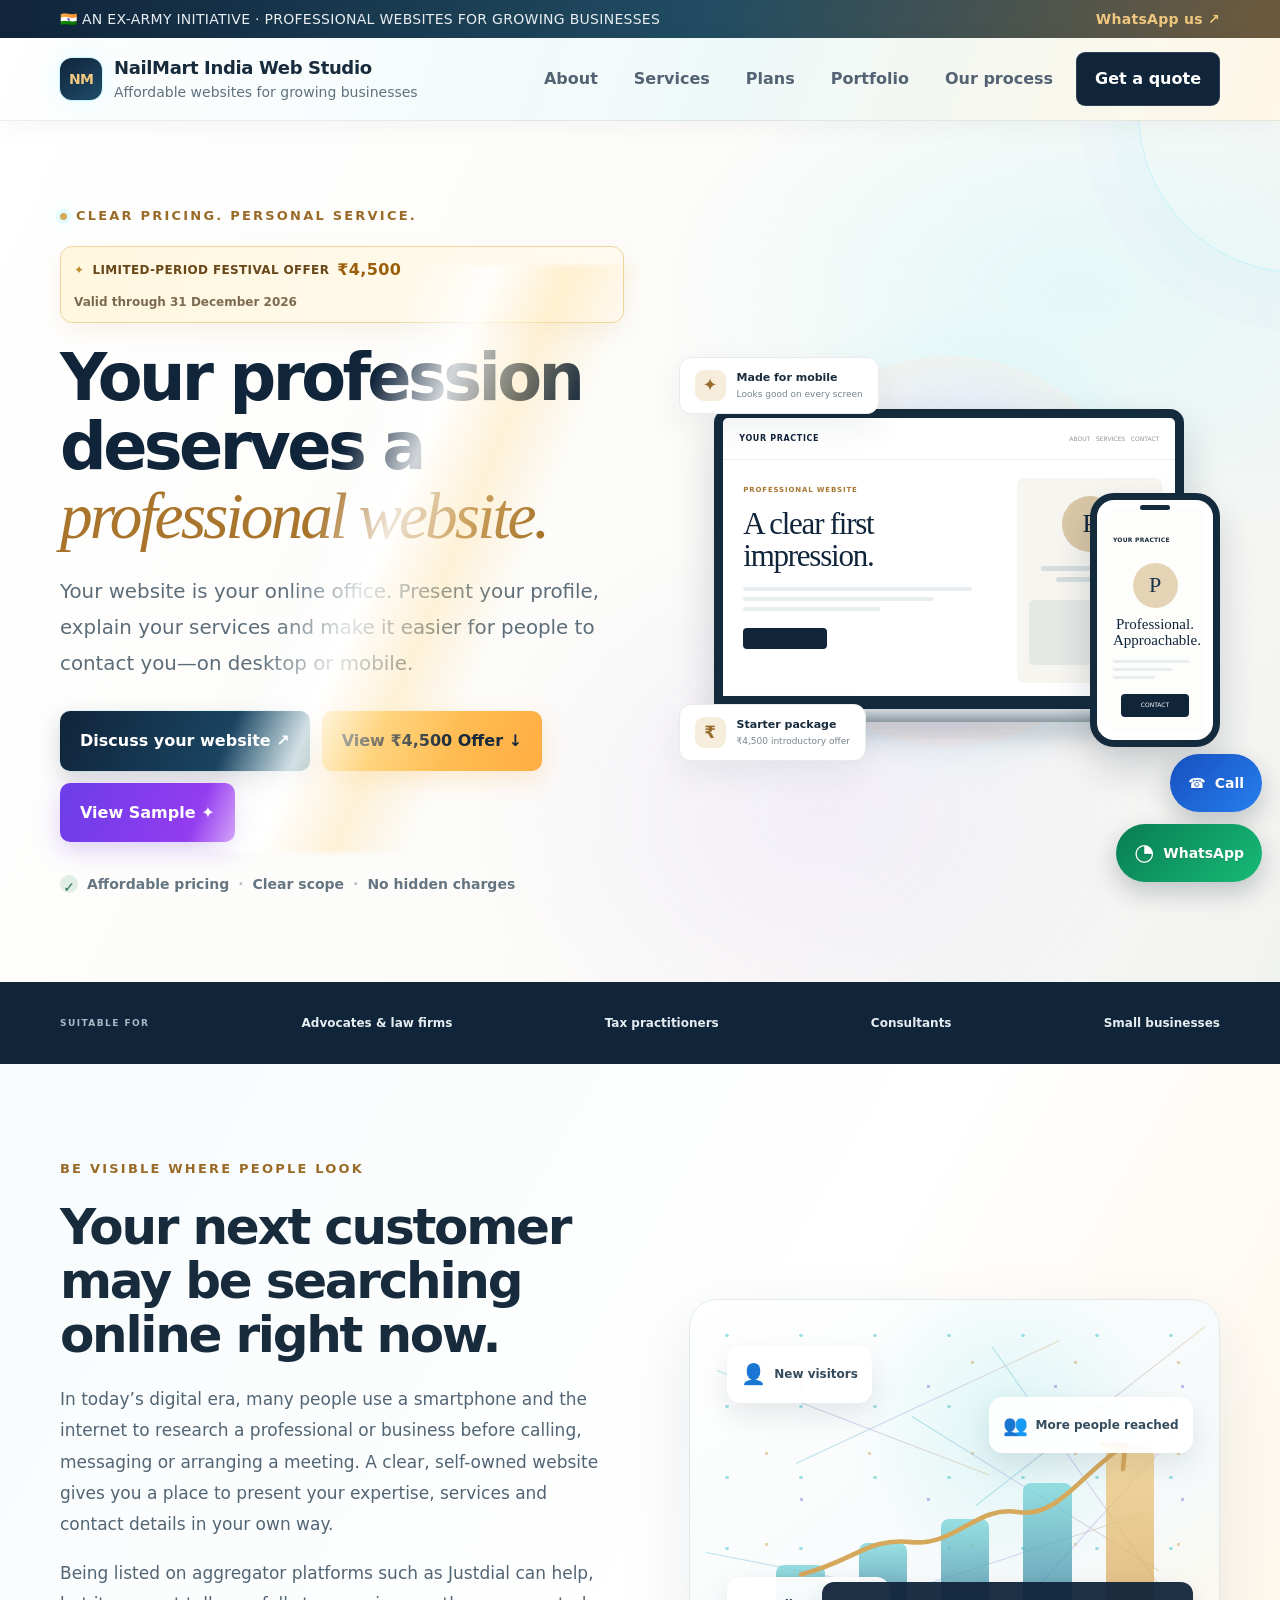
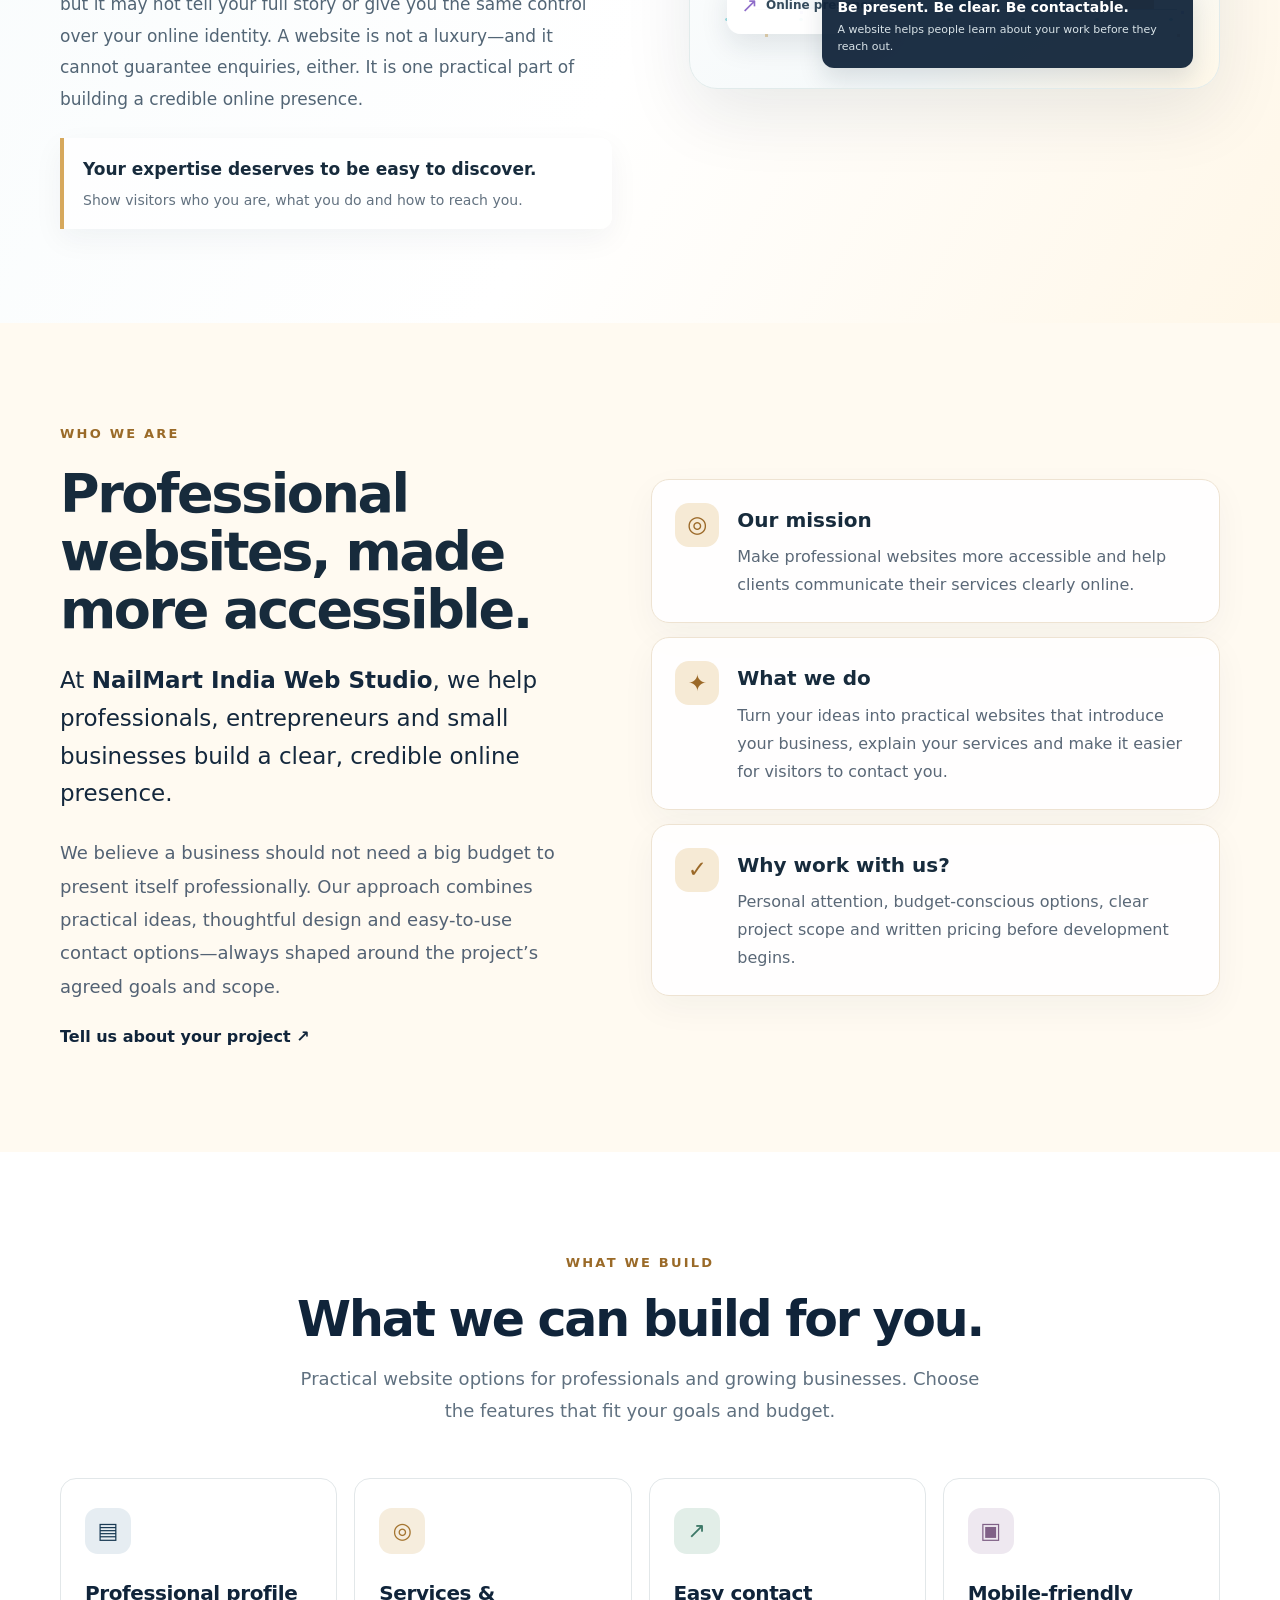
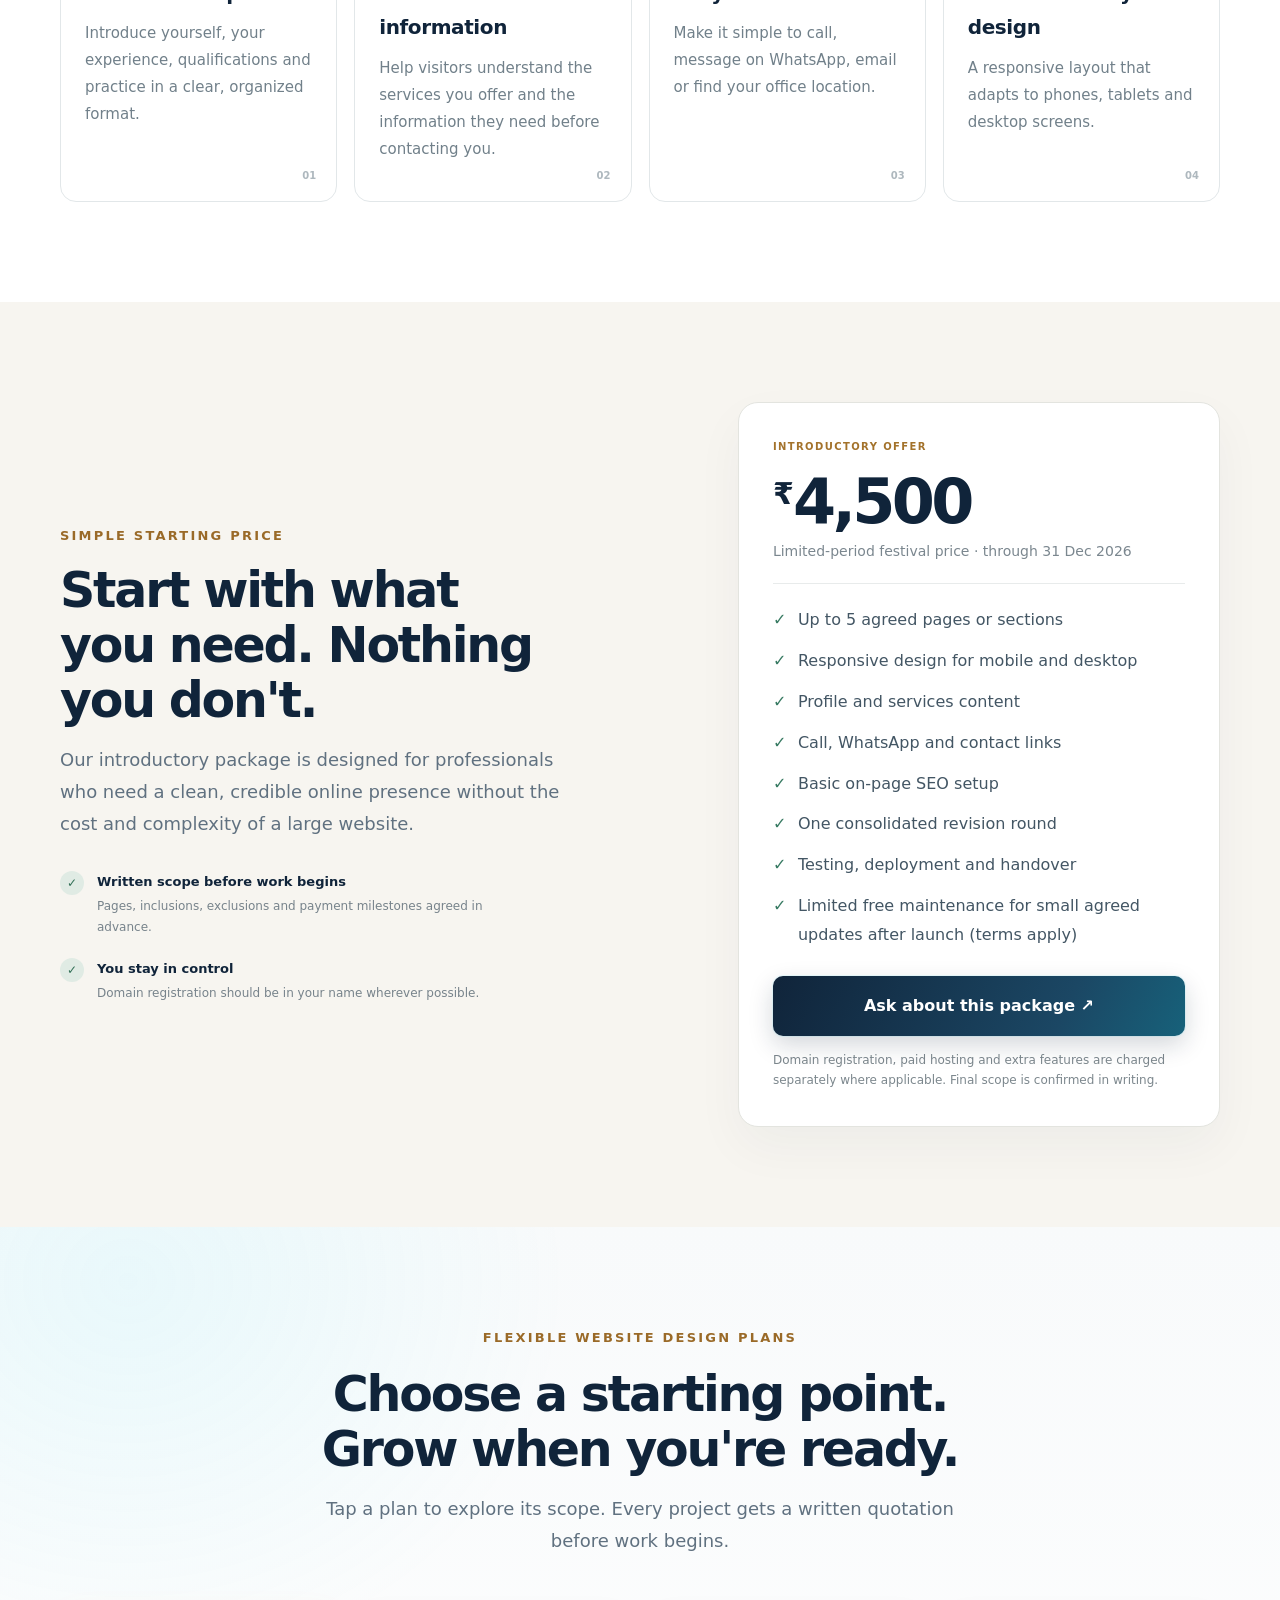
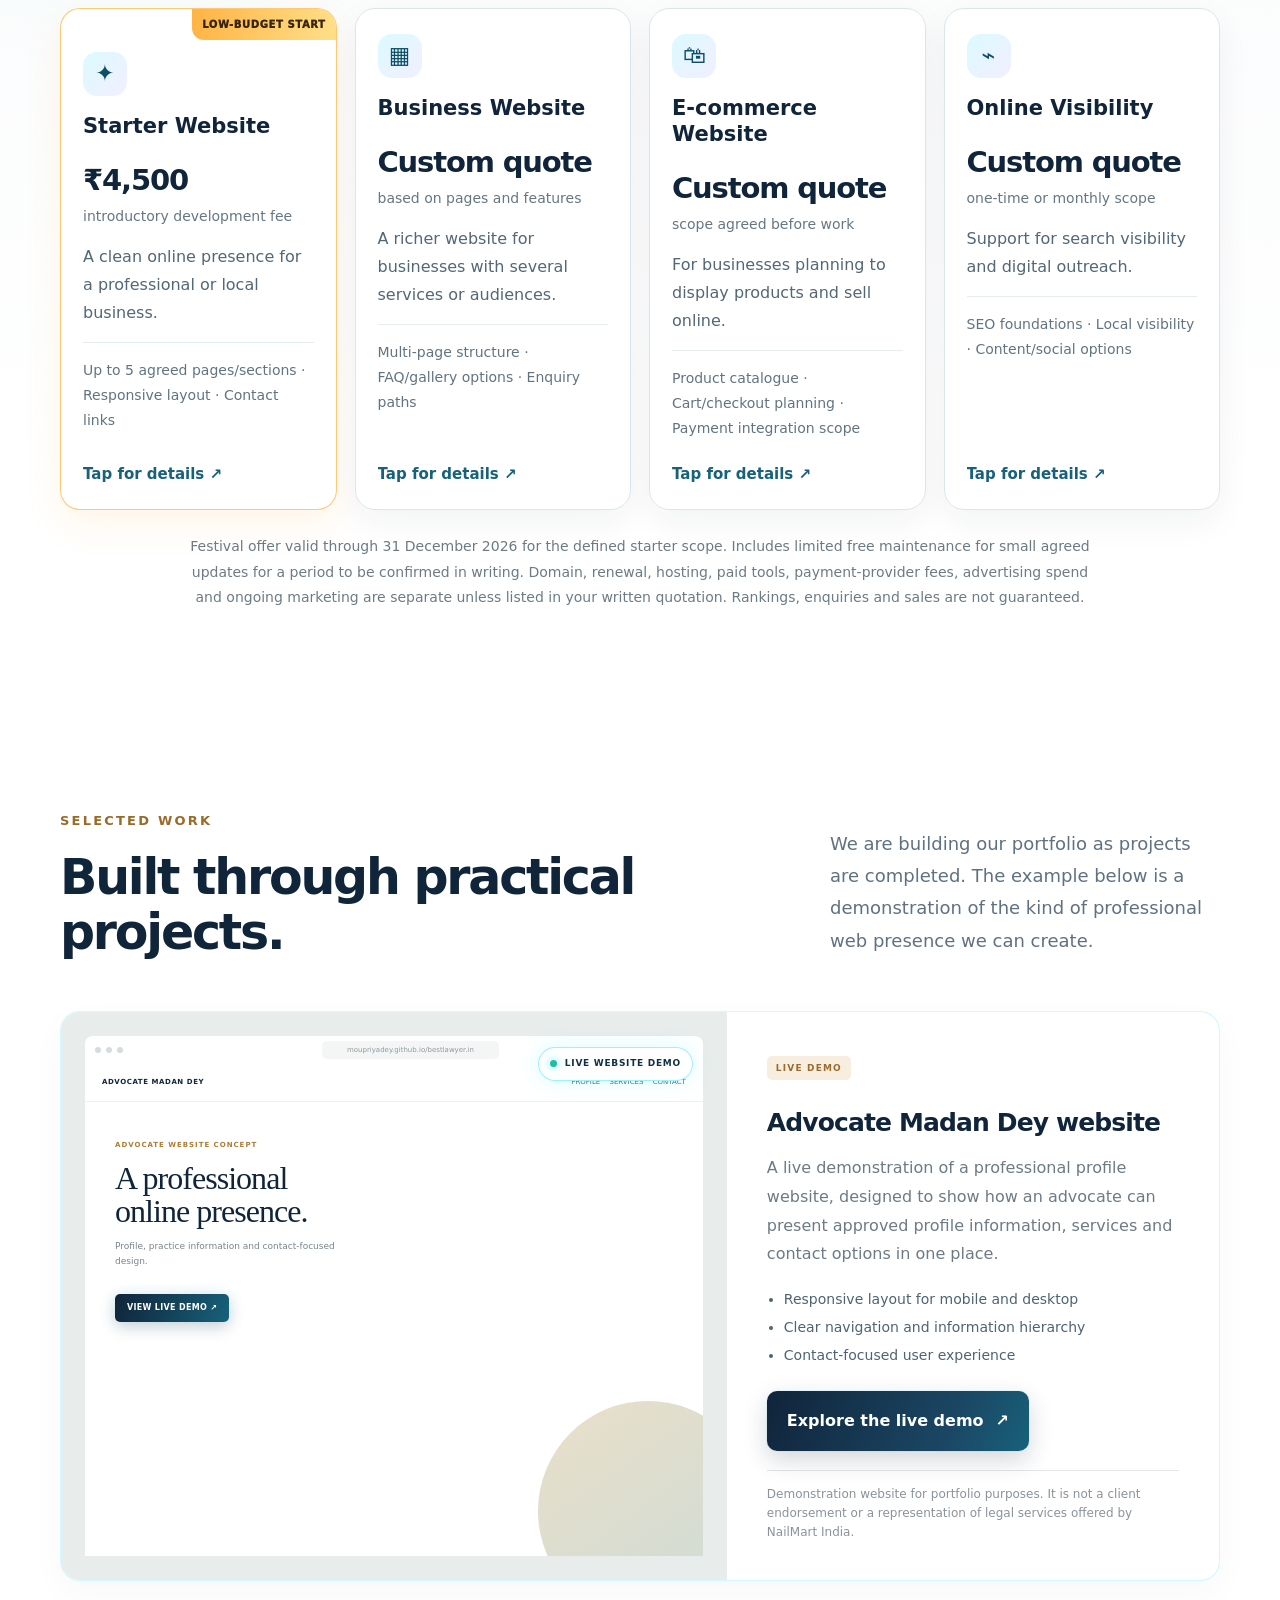
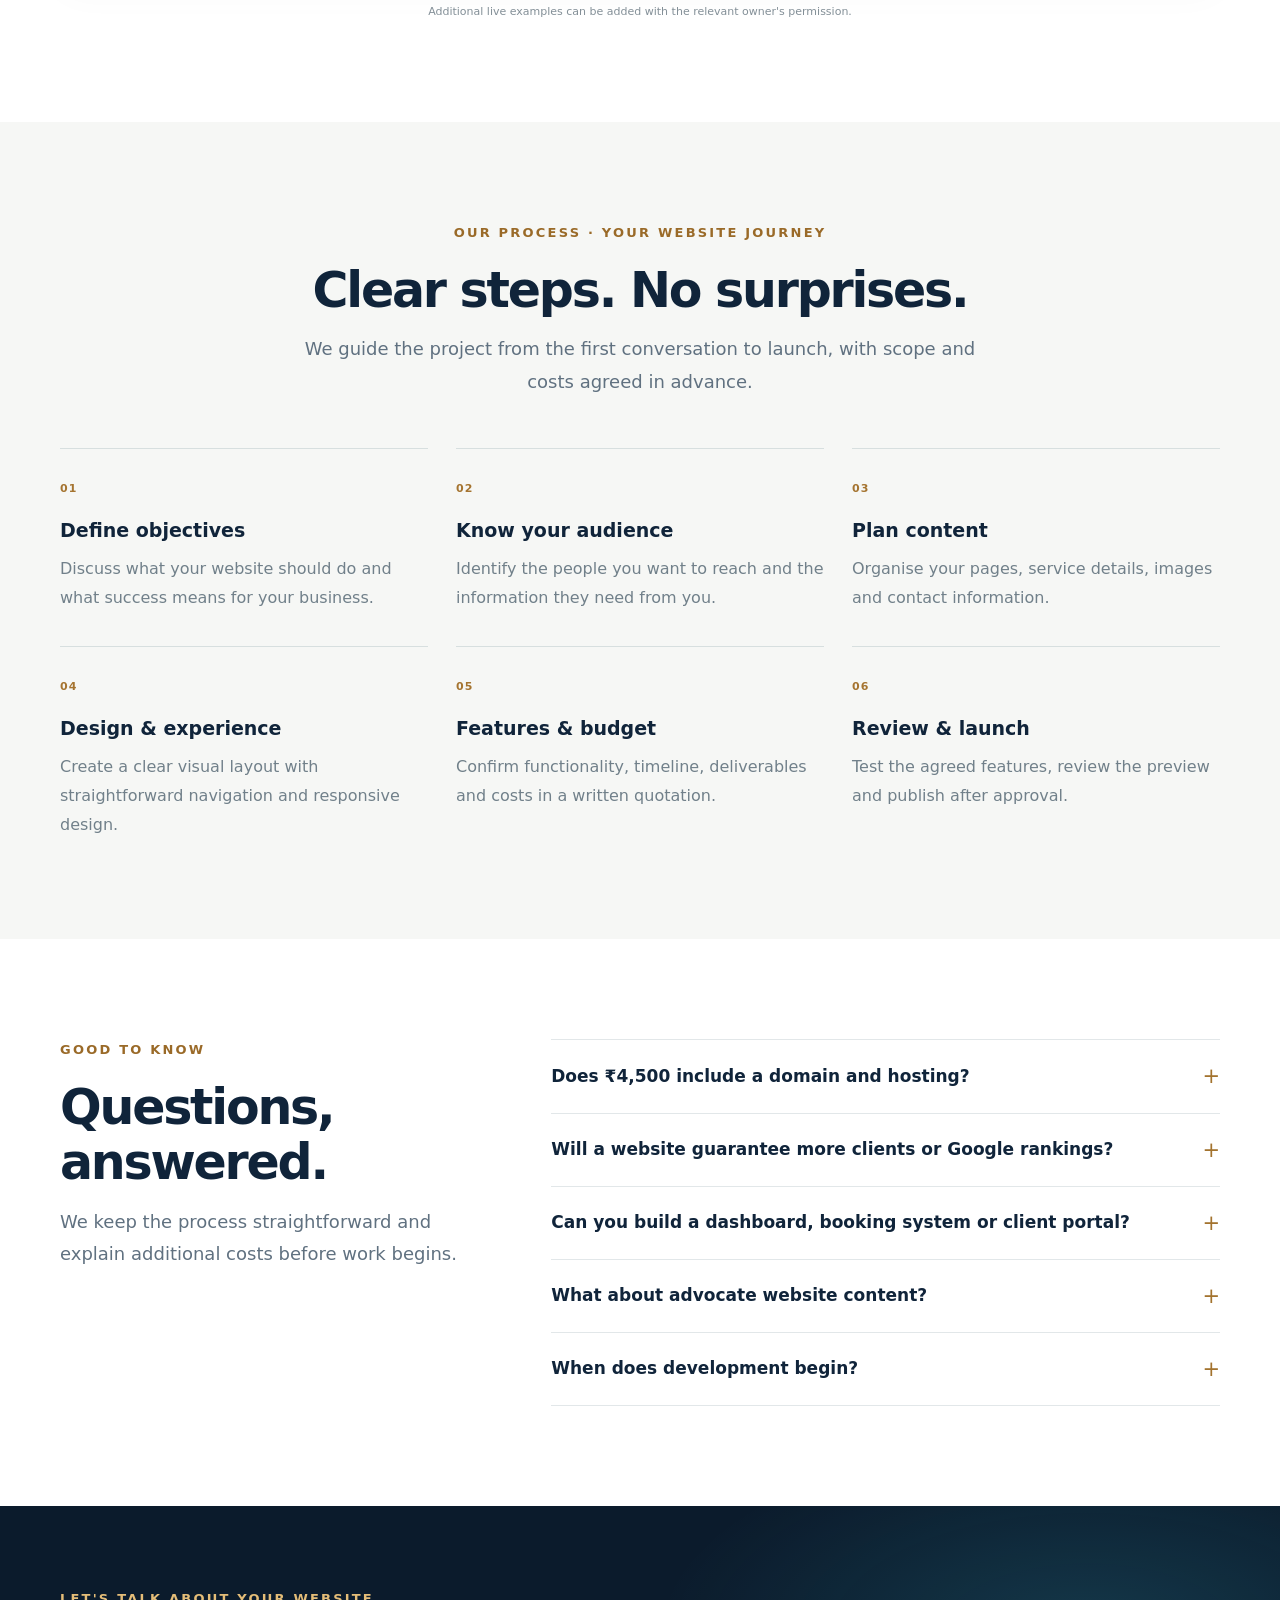
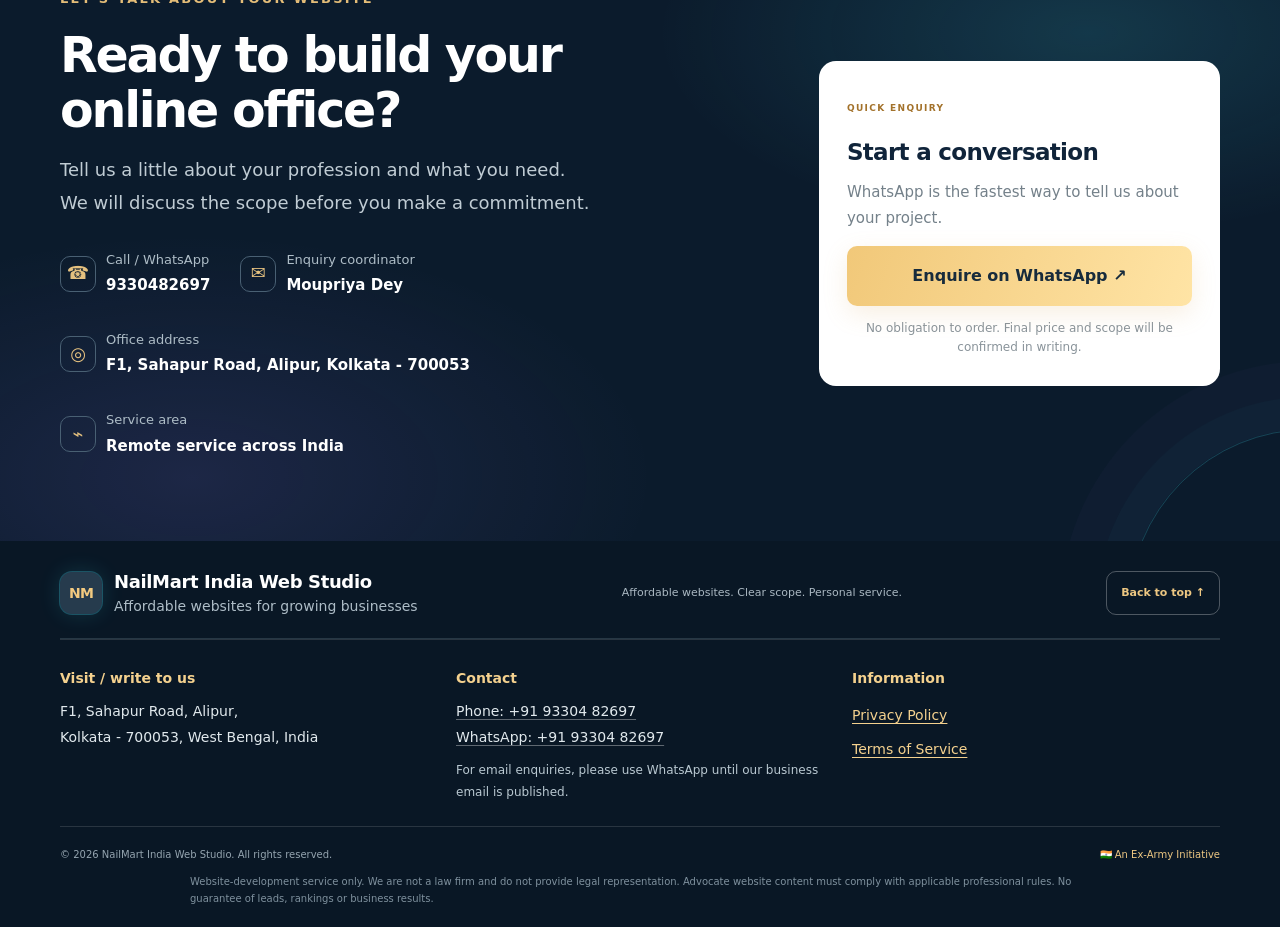
==== commit 9174d89b: "Fix HTML metadata line breaks" ====
--- a/index.html
+++ b/index.html
@@ -4,7 +4,14 @@
   <meta charset="utf-8">
   <meta name="viewport" content="width=device-width, initial-scale=1">
   <meta name="theme-color" content="#10243a">
-  <meta name="description" content="Affordable website design in Kolkata for advocates, consultants and small businesses. Mobile-friendly websites from ₹4,500, with basic on-page SEO and clear project scope.">\n  <link rel="canonical" href="https://nailmartindia.com/">\n  <meta property="og:type" content="website">\n  <meta property="og:site_name" content="NailMart India Web Studio">\n  <meta property="og:title" content="Website Designer in Kolkata | NailMart India">\n  <meta property="og:description" content="Affordable, mobile-friendly websites for advocates, professionals and small businesses. Explore the ₹4,500 starter offer.">\n  <meta property="og:url" content="https://nailmartindia.com/">\n  <meta name="twitter:card" content="summary">
+  <meta name="description" content="Affordable website design in Kolkata for advocates, consultants and small businesses. Mobile-friendly websites from ₹4,500, with basic on-page SEO and clear project scope.">
+  <link rel="canonical" href="https://nailmartindia.com/">
+  <meta property="og:type" content="website">
+  <meta property="og:site_name" content="NailMart India Web Studio">
+  <meta property="og:title" content="Website Designer in Kolkata | NailMart India">
+  <meta property="og:description" content="Affordable, mobile-friendly websites for advocates, professionals and small businesses. Explore the ₹4,500 starter offer.">
+  <meta property="og:url" content="https://nailmartindia.com/">
+  <meta name="twitter:card" content="summary">
   <title>Website Designer in Kolkata | NailMart India Web Studio</title>
   <link rel="icon" href="assets/favicon.svg" type="image/svg+xml">
   <link rel="stylesheet" href="styles.css">
